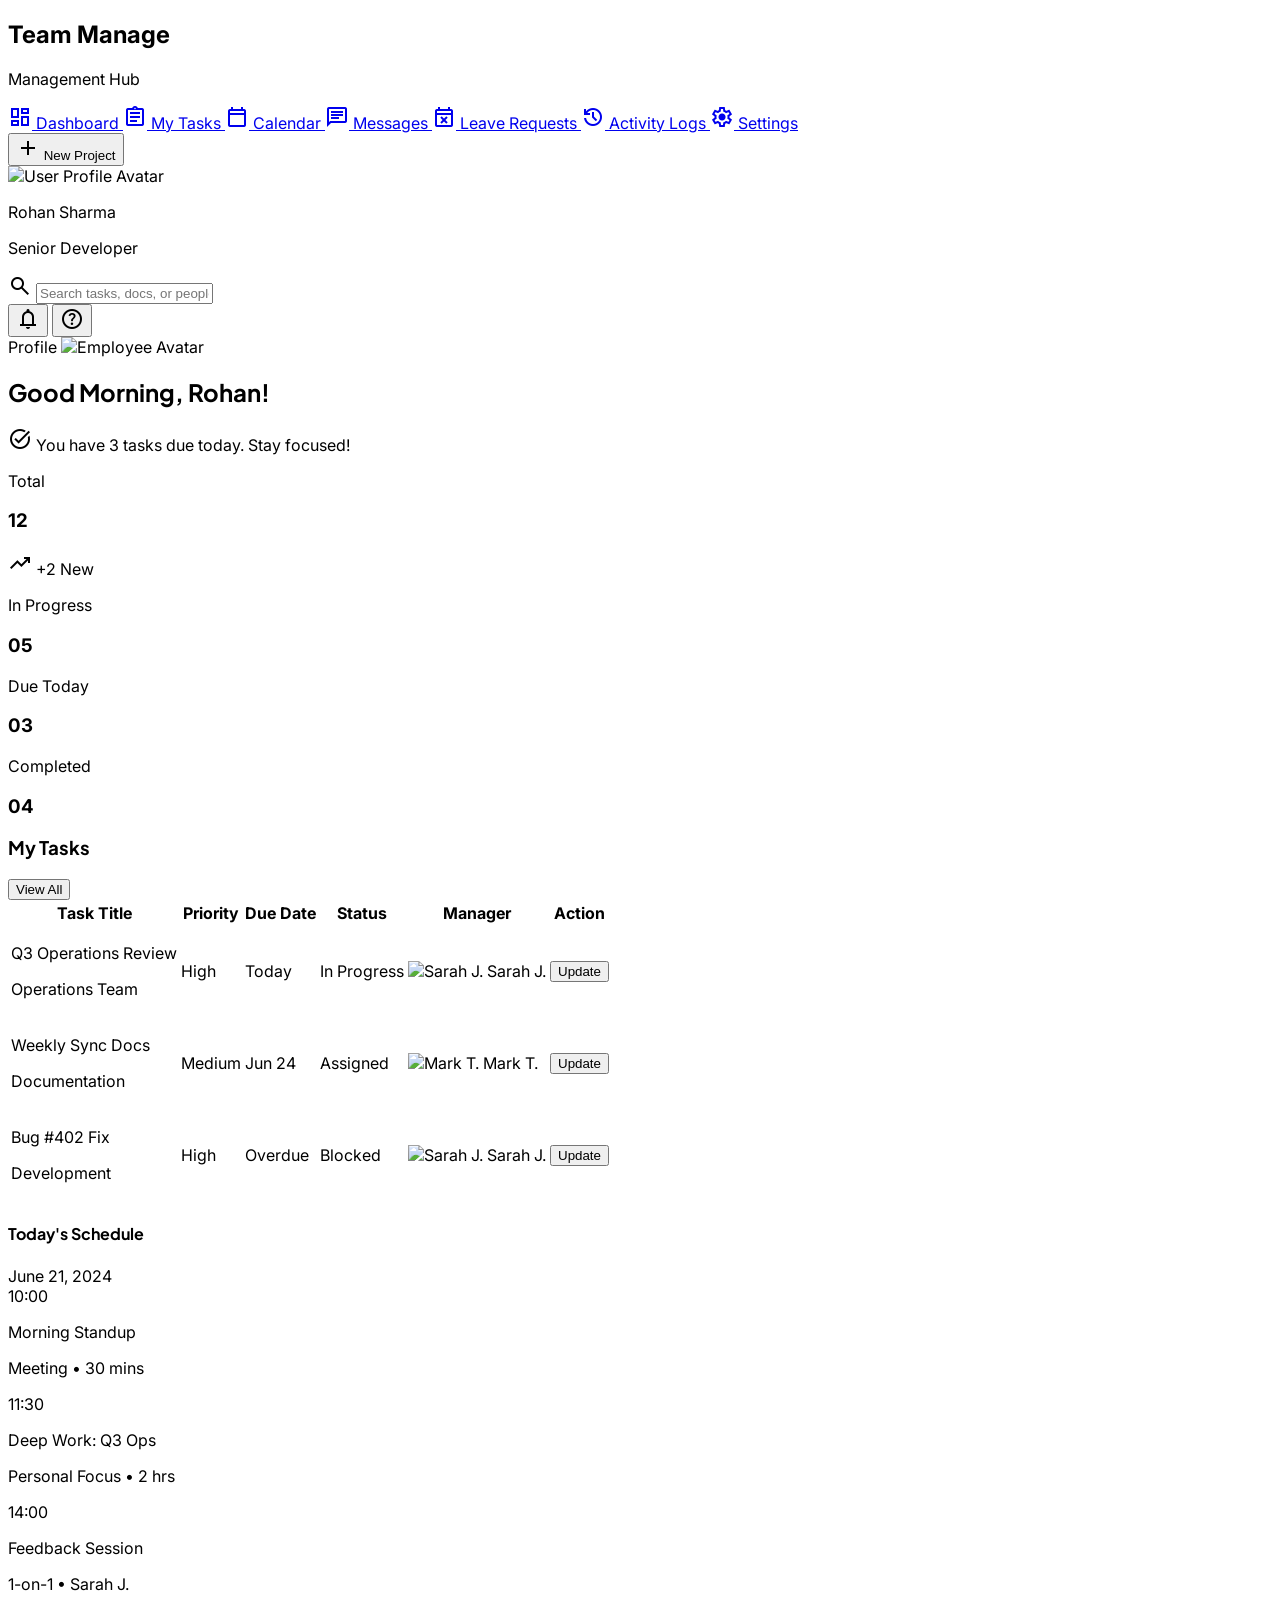
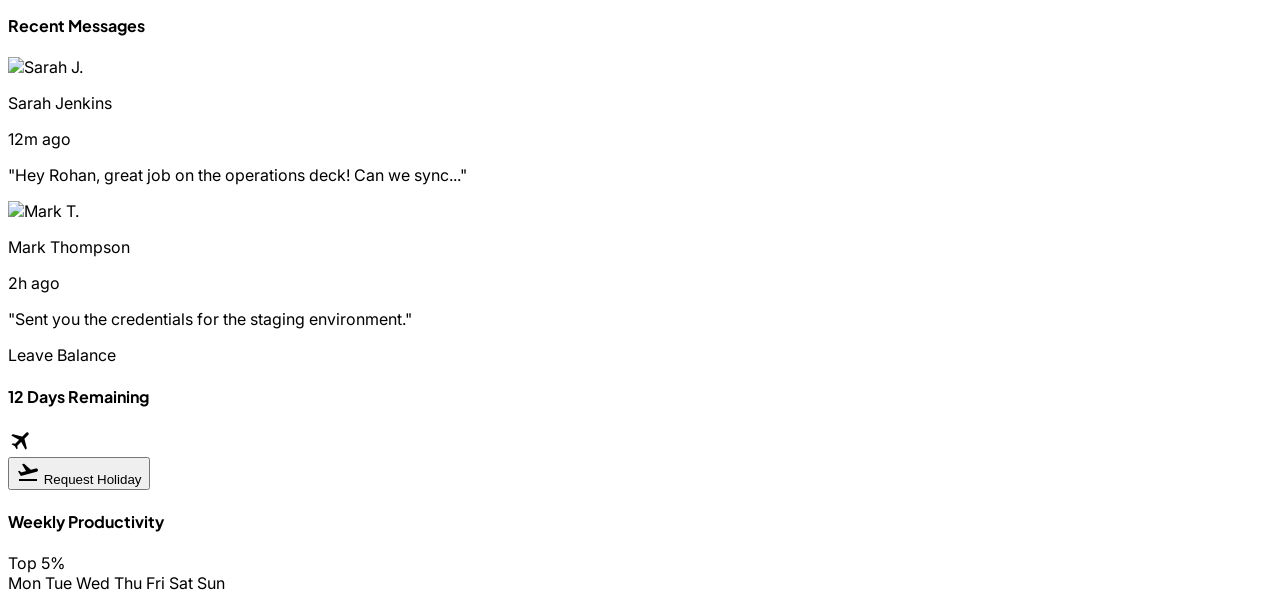
==== employee_dashboard.html @ 9e230390 "initial commit" ====
<!DOCTYPE html>

<html class="light" lang="en"><head>
<meta charset="utf-8"/>
<meta content="width=device-width, initial-scale=1.0" name="viewport"/>
<title>Team Manage - Employee Dashboard</title>
<!-- Fonts -->
<link href="https://fonts.googleapis.com" rel="preconnect"/>
<link crossorigin="" href="https://fonts.gstatic.com" rel="preconnect"/>
<link href="https://fonts.googleapis.com/css2?family=Plus+Jakarta+Sans:wght@400;500;600;700;800&amp;family=Inter:wght@300;400;500;600&amp;display=swap" rel="stylesheet"/>
<!-- Material Symbols -->
<link href="https://fonts.googleapis.com/css2?family=Material+Symbols+Outlined:wght,FILL@100..700,0..1&amp;display=swap" rel="stylesheet"/>
<link href="https://fonts.googleapis.com/css2?family=Material+Symbols+Outlined:wght,FILL@100..700,0..1&amp;display=swap" rel="stylesheet"/>
<!-- Tailwind CSS -->
<script src="https://cdn.tailwindcss.com?plugins=forms,container-queries"></script>
<script id="tailwind-config">
      tailwind.config = {
        darkMode: "class",
        theme: {
          extend: {
            colors: {
              "surface-container-low": "#f0f3ff",
              "inverse-surface": "#233148",
              "on-primary-fixed": "#001a41",
              "surface-tint": "#005bc0",
              "surface-variant": "#d6e3ff",
              "secondary-container": "#d2e0fe",
              "on-primary-container": "#fefcff",
              "on-secondary-container": "#55637d",
              "surface-container-lowest": "#ffffff",
              "on-primary": "#ffffff",
              "background": "#f9f9ff",
              "on-tertiary-fixed": "#002020",
              "primary-fixed-dim": "#adc7ff",
              "on-tertiary-container": "#f3fffe",
              "tertiary-fixed": "#5af8fb",
              "error-container": "#ffdad6",
              "inverse-primary": "#adc7ff",
              "surface-bright": "#f9f9ff",
              "surface-container-high": "#dfe8ff",
              "surface-dim": "#ccdaf8",
              "inverse-on-surface": "#ecf0ff",
              "on-secondary": "#ffffff",
              "tertiary-fixed-dim": "#2ddbde",
              "tertiary-container": "#008284",
              "on-surface": "#0d1c32",
              "tertiary": "#006768",
              "surface-container": "#e8eeff",
              "on-tertiary": "#ffffff",
              "on-background": "#0d1c32",
              "outline": "#717786",
              "primary": "#0059bb",
              "on-tertiary-fixed-variant": "#004f51",
              "on-primary-fixed-variant": "#004493",
              "surface-container-highest": "#d6e3ff",
              "on-secondary-fixed-variant": "#39475f",
              "on-error-container": "#93000a",
              "secondary": "#515f78",
              "primary-container": "#0070ea",
              "outline-variant": "#c1c6d7",
              "on-surface-variant": "#414754",
              "surface": "#f9f9ff",
              "secondary-fixed-dim": "#b9c7e4",
              "secondary-fixed": "#d6e3ff",
              "on-error": "#ffffff",
              "error": "#ba1a1a",
              "primary-fixed": "#d8e2ff",
              "on-secondary-fixed": "#0d1c32"
            },
            fontFamily: {
              "headline": ["Plus Jakarta Sans"],
              "body": ["Inter"],
              "label": ["Inter"]
            },
            borderRadius: {"DEFAULT": "1rem", "lg": "2rem", "xl": "3rem", "full": "9999px"},
          },
        },
      }
    </script>
<style>
        body { font-family: 'Inter', sans-serif; }
        .font-headline { font-family: 'Plus Jakarta Sans', sans-serif; }
        .material-symbols-outlined {
            font-variation-settings: 'FILL' 0, 'wght' 400, 'GRAD' 0, 'opsz' 24;
        }
    </style>
</head>
<body class="bg-background text-on-surface antialiased">
<!-- SideNavBar -->
<aside class="fixed left-0 top-0 h-full z-40 flex flex-col p-4 h-screen w-64 border-r-0 bg-slate-50 dark:bg-slate-950 font-['Plus_Jakarta_Sans'] antialiased">
<div class="mb-8 px-4 py-2">
<h1 class="text-xl font-bold tracking-tight text-slate-900 dark:text-slate-50">Team Manage</h1>
<p class="text-xs text-slate-500 font-medium uppercase tracking-widest mt-1">Management Hub</p>
</div>
<nav class="flex-1 space-y-1">
<a class="flex items-center gap-3 px-4 py-3 text-blue-600 dark:text-blue-400 font-semibold bg-blue-50/50 dark:bg-blue-900/20 rounded-xl hover:scale-[1.02] transition-all duration-200" href="#">
<span class="material-symbols-outlined">dashboard</span>
<span>Dashboard</span>
</a>
<a class="flex items-center gap-3 px-4 py-3 text-slate-500 dark:text-slate-400 hover:text-slate-900 dark:hover:text-slate-100 hover:scale-[1.02] transition-all duration-200" href="#">
<span class="material-symbols-outlined">assignment</span>
<span>My Tasks</span>
</a>
<a class="flex items-center gap-3 px-4 py-3 text-slate-500 dark:text-slate-400 hover:text-slate-900 dark:hover:text-slate-100 hover:scale-[1.02] transition-all duration-200" href="#">
<span class="material-symbols-outlined">calendar_today</span>
<span>Calendar</span>
</a>
<a class="flex items-center gap-3 px-4 py-3 text-slate-500 dark:text-slate-400 hover:text-slate-900 dark:hover:text-slate-100 hover:scale-[1.02] transition-all duration-200" href="#">
<span class="material-symbols-outlined">chat</span>
<span>Messages</span>
</a>
<a class="flex items-center gap-3 px-4 py-3 text-slate-500 dark:text-slate-400 hover:text-slate-900 dark:hover:text-slate-100 hover:scale-[1.02] transition-all duration-200" href="#">
<span class="material-symbols-outlined">event_busy</span>
<span>Leave Requests</span>
</a>
<a class="flex items-center gap-3 px-4 py-3 text-slate-500 dark:text-slate-400 hover:text-slate-900 dark:hover:text-slate-100 hover:scale-[1.02] transition-all duration-200" href="#">
<span class="material-symbols-outlined">history</span>
<span>Activity Logs</span>
</a>
<a class="flex items-center gap-3 px-4 py-3 text-slate-500 dark:text-slate-400 hover:text-slate-900 dark:hover:text-slate-100 hover:scale-[1.02] transition-all duration-200" href="#">
<span class="material-symbols-outlined">settings</span>
<span>Settings</span>
</a>
</nav>
<div class="mt-auto">
<button class="w-full bg-gradient-to-br from-primary to-primary-container text-white rounded-xl py-3 font-semibold flex items-center justify-center gap-2 shadow-lg shadow-primary/20 hover:scale-[1.02] active:scale-95 transition-all">
<span class="material-symbols-outlined text-sm">add</span>
                New Project
            </button>
<div class="mt-6 flex items-center gap-3 px-2 border-t border-slate-100 dark:border-slate-900 pt-6">
<img alt="User Profile Avatar" class="w-10 h-10 rounded-full object-cover" data-alt="Close up of a professional male employee smiling" src="https://lh3.googleusercontent.com/aida-public/[base64]"/>
<div class="flex-1 overflow-hidden">
<p class="text-sm font-bold text-slate-900 dark:text-white truncate">Rohan Sharma</p>
<p class="text-xs text-slate-500 truncate">Senior Developer</p>
</div>
</div>
</div>
</aside>
<!-- TopNavBar -->
<header class="sticky top-0 right-0 z-30 flex justify-between items-center px-8 h-16 w-[calc(100%-16rem)] ml-64 bg-white/70 dark:bg-slate-900/70 backdrop-blur-md shadow-[0_10px_30px_rgba(13,28,50,0.06)] font-['Plus_Jakarta_Sans'] text-sm">
<div class="flex items-center gap-4 bg-surface-container-low px-4 py-2 rounded-full w-96">
<span class="material-symbols-outlined text-slate-400">search</span>
<input class="bg-transparent border-none outline-none text-on-surface-variant w-full placeholder:text-slate-400 text-sm" placeholder="Search tasks, docs, or people..." type="text"/>
</div>
<div class="flex items-center gap-4">
<button class="hover:bg-slate-50 dark:hover:bg-slate-800 rounded-full p-2 transition-colors relative">
<span class="material-symbols-outlined text-slate-600 dark:text-slate-300">notifications</span>
<span class="absolute top-2 right-2 w-2 h-2 bg-error rounded-full border-2 border-white"></span>
</button>
<button class="hover:bg-slate-50 dark:hover:bg-slate-800 rounded-full p-2 transition-colors">
<span class="material-symbols-outlined text-slate-600 dark:text-slate-300">help_outline</span>
</button>
<div class="h-6 w-px bg-slate-200 dark:bg-slate-700 mx-2"></div>
<div class="flex items-center gap-2 cursor-pointer hover:bg-slate-50 dark:hover:bg-slate-800 py-1.5 px-3 rounded-full transition-colors">
<span class="font-medium text-slate-700 dark:text-slate-200">Profile</span>
<img alt="Employee Avatar" class="w-8 h-8 rounded-full border-2 border-white shadow-sm" data-alt="Professional avatar of the current user" src="https://lh3.googleusercontent.com/aida-public/[base64]"/>
</div>
</div>
</header>
<!-- Main Content -->
<main class="ml-64 p-8 min-h-screen">
<div class="max-w-[1400px] mx-auto space-y-8">
<!-- Welcome Header -->
<header class="flex flex-col gap-2">
<h2 class="text-4xl font-extrabold font-headline text-on-surface tracking-tight">Good Morning, Rohan!</h2>
<div class="flex items-center gap-2 text-on-surface-variant">
<span class="material-symbols-outlined text-primary" style="font-variation-settings: 'FILL' 1;">task_alt</span>
<span class="text-lg font-medium">You have <span class="text-primary font-bold">3 tasks</span> due today. Stay focused!</span>
</div>
</header>
<!-- Main Layout Grid -->
<div class="grid grid-cols-12 gap-8 items-start">
<!-- Center Column (Main Content) -->
<div class="col-span-12 lg:col-span-8 space-y-8">
<!-- Task Summary Bento Grid -->
<div class="grid grid-cols-2 md:grid-cols-4 gap-4">
<div class="bg-surface-container-lowest p-6 rounded-lg shadow-sm border-b-4 border-primary/20 group hover:shadow-md transition-shadow">
<p class="text-label-sm font-bold text-slate-400 uppercase tracking-widest mb-2">Total</p>
<h3 class="text-3xl font-extrabold text-on-surface">12</h3>
<div class="mt-4 flex items-center text-xs text-primary font-bold bg-primary/5 px-2 py-1 rounded-full w-fit">
<span class="material-symbols-outlined text-xs mr-1">trending_up</span>
                                +2 New
                            </div>
</div>
<div class="bg-surface-container-lowest p-6 rounded-lg shadow-sm border-b-4 border-secondary/20 hover:shadow-md transition-shadow">
<p class="text-label-sm font-bold text-slate-400 uppercase tracking-widest mb-2">In Progress</p>
<h3 class="text-3xl font-extrabold text-on-surface">05</h3>
</div>
<div class="bg-surface-container-lowest p-6 rounded-lg shadow-sm border-b-4 border-error/20 hover:shadow-md transition-shadow">
<p class="text-label-sm font-bold text-slate-400 uppercase tracking-widest mb-2">Due Today</p>
<h3 class="text-3xl font-extrabold text-error">03</h3>
</div>
<div class="bg-surface-container-lowest p-6 rounded-lg shadow-sm border-b-4 border-tertiary/20 hover:shadow-md transition-shadow">
<p class="text-label-sm font-bold text-slate-400 uppercase tracking-widest mb-2">Completed</p>
<h3 class="text-3xl font-extrabold text-on-surface">04</h3>
</div>
</div>
<!-- My Tasks List Section -->
<div class="bg-surface-container-lowest rounded-lg shadow-sm overflow-hidden">
<div class="px-8 py-6 flex justify-between items-center bg-white">
<h3 class="text-xl font-extrabold font-headline">My Tasks</h3>
<button class="text-primary font-bold text-sm hover:underline">View All</button>
</div>
<div class="overflow-x-auto">
<table class="w-full text-left">
<thead class="bg-surface-container-low text-on-surface-variant uppercase text-xs font-bold tracking-widest">
<tr>
<th class="px-8 py-4">Task Title</th>
<th class="px-6 py-4">Priority</th>
<th class="px-6 py-4">Due Date</th>
<th class="px-6 py-4">Status</th>
<th class="px-6 py-4">Manager</th>
<th class="px-8 py-4 text-right">Action</th>
</tr>
</thead>
<tbody class="divide-y divide-surface-container-low">
<!-- Row 1 -->
<tr class="hover:bg-slate-50 transition-colors group">
<td class="px-8 py-5">
<p class="font-bold text-on-surface group-hover:text-primary transition-colors">Q3 Operations Review</p>
<p class="text-xs text-slate-400">Operations Team</p>
</td>
<td class="px-6 py-5">
<span class="px-3 py-1 bg-error-container text-on-error-container text-[10px] font-extrabold rounded-full uppercase tracking-tighter">High</span>
</td>
<td class="px-6 py-5 text-sm font-medium text-on-surface-variant">Today</td>
<td class="px-6 py-5">
<div class="flex items-center gap-1.5 text-xs font-bold text-primary">
<span class="w-2 h-2 bg-primary rounded-full animate-pulse"></span>
                                                In Progress
                                            </div>
</td>
<td class="px-6 py-5">
<div class="flex items-center gap-2">
<img alt="Sarah J." class="w-7 h-7 rounded-full object-cover" data-alt="Professional female portrait of Sarah J." src="https://lh3.googleusercontent.com/aida-public/[base64]"/>
<span class="text-xs font-semibold">Sarah J.</span>
</div>
</td>
<td class="px-8 py-5 text-right">
<button class="bg-surface-container-low text-primary font-bold text-xs py-2 px-4 rounded-full hover:bg-primary hover:text-white transition-all">Update</button>
</td>
</tr>
<!-- Row 2 -->
<tr class="hover:bg-slate-50 transition-colors group">
<td class="px-8 py-5">
<p class="font-bold text-on-surface group-hover:text-primary transition-colors">Weekly Sync Docs</p>
<p class="text-xs text-slate-400">Documentation</p>
</td>
<td class="px-6 py-5">
<span class="px-3 py-1 bg-surface-container-high text-on-secondary-container text-[10px] font-extrabold rounded-full uppercase tracking-tighter">Medium</span>
</td>
<td class="px-6 py-5 text-sm font-medium text-on-surface-variant">Jun 24</td>
<td class="px-6 py-5">
<div class="flex items-center gap-1.5 text-xs font-bold text-slate-500">
<span class="w-2 h-2 bg-slate-400 rounded-full"></span>
                                                Assigned
                                            </div>
</td>
<td class="px-6 py-5">
<div class="flex items-center gap-2">
<img alt="Mark T." class="w-7 h-7 rounded-full object-cover" data-alt="Male professional headshot of Mark T." src="https://lh3.googleusercontent.com/aida-public/[base64]"/>
<span class="text-xs font-semibold">Mark T.</span>
</div>
</td>
<td class="px-8 py-5 text-right">
<button class="bg-surface-container-low text-primary font-bold text-xs py-2 px-4 rounded-full hover:bg-primary hover:text-white transition-all">Update</button>
</td>
</tr>
<!-- Row 3 -->
<tr class="hover:bg-slate-50 transition-colors group">
<td class="px-8 py-5">
<p class="font-bold text-on-surface group-hover:text-primary transition-colors">Bug #402 Fix</p>
<p class="text-xs text-slate-400">Development</p>
</td>
<td class="px-6 py-5">
<span class="px-3 py-1 bg-error-container text-on-error-container text-[10px] font-extrabold rounded-full uppercase tracking-tighter">High</span>
</td>
<td class="px-6 py-5 text-sm font-medium text-on-surface-variant text-error font-bold">Overdue</td>
<td class="px-6 py-5">
<div class="flex items-center gap-1.5 text-xs font-bold text-error">
<span class="w-2 h-2 bg-error rounded-full"></span>
                                                Blocked
                                            </div>
</td>
<td class="px-6 py-5">
<div class="flex items-center gap-2">
<img alt="Sarah J." class="w-7 h-7 rounded-full object-cover" data-alt="Portrait of Sarah J. manager" src="https://lh3.googleusercontent.com/aida-public/[base64]"/>
<span class="text-xs font-semibold">Sarah J.</span>
</div>
</td>
<td class="px-8 py-5 text-right">
<button class="bg-surface-container-low text-primary font-bold text-xs py-2 px-4 rounded-full hover:bg-primary hover:text-white transition-all">Update</button>
</td>
</tr>
</tbody>
</table>
</div>
</div>
</div>
<!-- Right Column (Sidebar Widgets) -->
<div class="col-span-12 lg:col-span-4 space-y-8">
<!-- Today's Schedule -->
<section class="bg-surface-container-lowest p-6 rounded-lg shadow-sm">
<div class="flex justify-between items-center mb-6">
<h4 class="font-extrabold font-headline">Today's Schedule</h4>
<span class="text-xs font-bold text-slate-400">June 21, 2024</span>
</div>
<div class="space-y-4">
<div class="flex gap-4 group">
<div class="flex flex-col items-center shrink-0 w-10">
<span class="text-xs font-extrabold text-on-surface">10:00</span>
<div class="w-px h-full bg-surface-container mt-1"></div>
</div>
<div class="bg-primary/5 border-l-4 border-primary p-4 rounded-lg flex-1 group-hover:bg-primary/10 transition-colors">
<p class="text-sm font-bold text-on-primary-fixed-variant">Morning Standup</p>
<p class="text-[10px] uppercase font-bold text-primary mt-1">Meeting • 30 mins</p>
</div>
</div>
<div class="flex gap-4 group">
<div class="flex flex-col items-center shrink-0 w-10">
<span class="text-xs font-extrabold text-on-surface">11:30</span>
<div class="w-px h-full bg-surface-container mt-1"></div>
</div>
<div class="bg-surface-container-low border-l-4 border-slate-300 p-4 rounded-lg flex-1">
<p class="text-sm font-bold text-on-surface">Deep Work: Q3 Ops</p>
<p class="text-[10px] uppercase font-bold text-slate-500 mt-1">Personal Focus • 2 hrs</p>
</div>
</div>
<div class="flex gap-4 group">
<div class="flex flex-col items-center shrink-0 w-10">
<span class="text-xs font-extrabold text-on-surface">14:00</span>
</div>
<div class="bg-tertiary/5 border-l-4 border-tertiary p-4 rounded-lg flex-1">
<p class="text-sm font-bold text-on-tertiary-fixed-variant">Feedback Session</p>
<p class="text-[10px] uppercase font-bold text-tertiary mt-1">1-on-1 • Sarah J.</p>
</div>
</div>
</div>
</section>
<!-- Performance Widget & Messages Glassmorphism Container -->
<div class="space-y-8">
<!-- Recent Messages -->
<section class="bg-surface-container-lowest p-6 rounded-lg shadow-sm">
<h4 class="font-extrabold font-headline mb-4">Recent Messages</h4>
<div class="space-y-4">
<div class="flex items-start gap-3 p-3 rounded-xl hover:bg-slate-50 transition-all cursor-pointer relative">
<img alt="Sarah J." class="w-10 h-10 rounded-full object-cover" data-alt="Manager Sarah J. avatar" src="https://lh3.googleusercontent.com/aida-public/[base64]"/>
<div class="flex-1 min-w-0">
<div class="flex justify-between items-center mb-0.5">
<p class="text-sm font-bold truncate">Sarah Jenkins</p>
<span class="text-[10px] text-slate-400">12m ago</span>
</div>
<p class="text-xs text-on-surface-variant truncate">"Hey Rohan, great job on the operations deck! Can we sync..."</p>
</div>
<span class="absolute top-3 right-3 w-2 h-2 bg-primary rounded-full"></span>
</div>
<div class="flex items-start gap-3 p-3 rounded-xl hover:bg-slate-50 transition-all cursor-pointer">
<img alt="Mark T." class="w-10 h-10 rounded-full object-cover" data-alt="Colleague Mark T. avatar" src="https://lh3.googleusercontent.com/aida-public/[base64]"/>
<div class="flex-1 min-w-0">
<div class="flex justify-between items-center mb-0.5">
<p class="text-sm font-bold truncate">Mark Thompson</p>
<span class="text-[10px] text-slate-400">2h ago</span>
</div>
<p class="text-xs text-on-surface-variant truncate">"Sent you the credentials for the staging environment."</p>
</div>
</div>
</div>
</section>
<!-- Leave Request Status -->
<section class="bg-gradient-to-br from-primary to-primary-container p-6 rounded-lg shadow-xl shadow-primary/20 text-white">
<div class="flex justify-between items-start mb-6">
<div>
<p class="text-[10px] uppercase font-bold tracking-widest opacity-80">Leave Balance</p>
<h4 class="text-2xl font-extrabold font-headline">12 Days Remaining</h4>
</div>
<span class="material-symbols-outlined opacity-40 text-3xl">travel</span>
</div>
<div class="w-full bg-white/20 h-2 rounded-full overflow-hidden mb-6">
<div class="bg-white w-[60%] h-full rounded-full"></div>
</div>
<button class="w-full bg-white text-primary font-bold py-3 rounded-xl hover:bg-opacity-90 transition-all flex items-center justify-center gap-2">
<span class="material-symbols-outlined text-sm">flight_takeoff</span>
                                Request Holiday
                            </button>
</section>
<!-- Performance Widget -->
<section class="bg-surface-container-lowest p-6 rounded-lg shadow-sm">
<div class="flex justify-between items-center mb-6">
<h4 class="font-extrabold font-headline">Weekly Productivity</h4>
<span class="text-[10px] font-bold text-tertiary bg-tertiary/10 px-2 py-1 rounded-full uppercase">Top 5%</span>
</div>
<!-- Mock Mini Line Chart -->
<div class="h-24 flex items-end justify-between gap-2 px-1">
<div class="w-full bg-tertiary/10 h-[40%] rounded-t-sm"></div>
<div class="w-full bg-tertiary/10 h-[60%] rounded-t-sm"></div>
<div class="w-full bg-tertiary/10 h-[45%] rounded-t-sm"></div>
<div class="w-full bg-tertiary/10 h-[85%] rounded-t-sm"></div>
<div class="w-full bg-tertiary/40 h-[70%] rounded-t-sm"></div>
<div class="w-full bg-tertiary/40 h-[90%] rounded-t-sm"></div>
<div class="w-full bg-gradient-to-t from-tertiary to-tertiary-fixed h-[100%] rounded-t-sm"></div>
</div>
<div class="flex justify-between mt-4 text-[10px] font-bold text-slate-400 uppercase tracking-tighter">
<span>Mon</span>
<span>Tue</span>
<span>Wed</span>
<span>Thu</span>
<span>Fri</span>
<span>Sat</span>
<span class="text-on-surface">Sun</span>
</div>
</section>
</div>
</div>
</div>
</div>
</main>
</body></html>
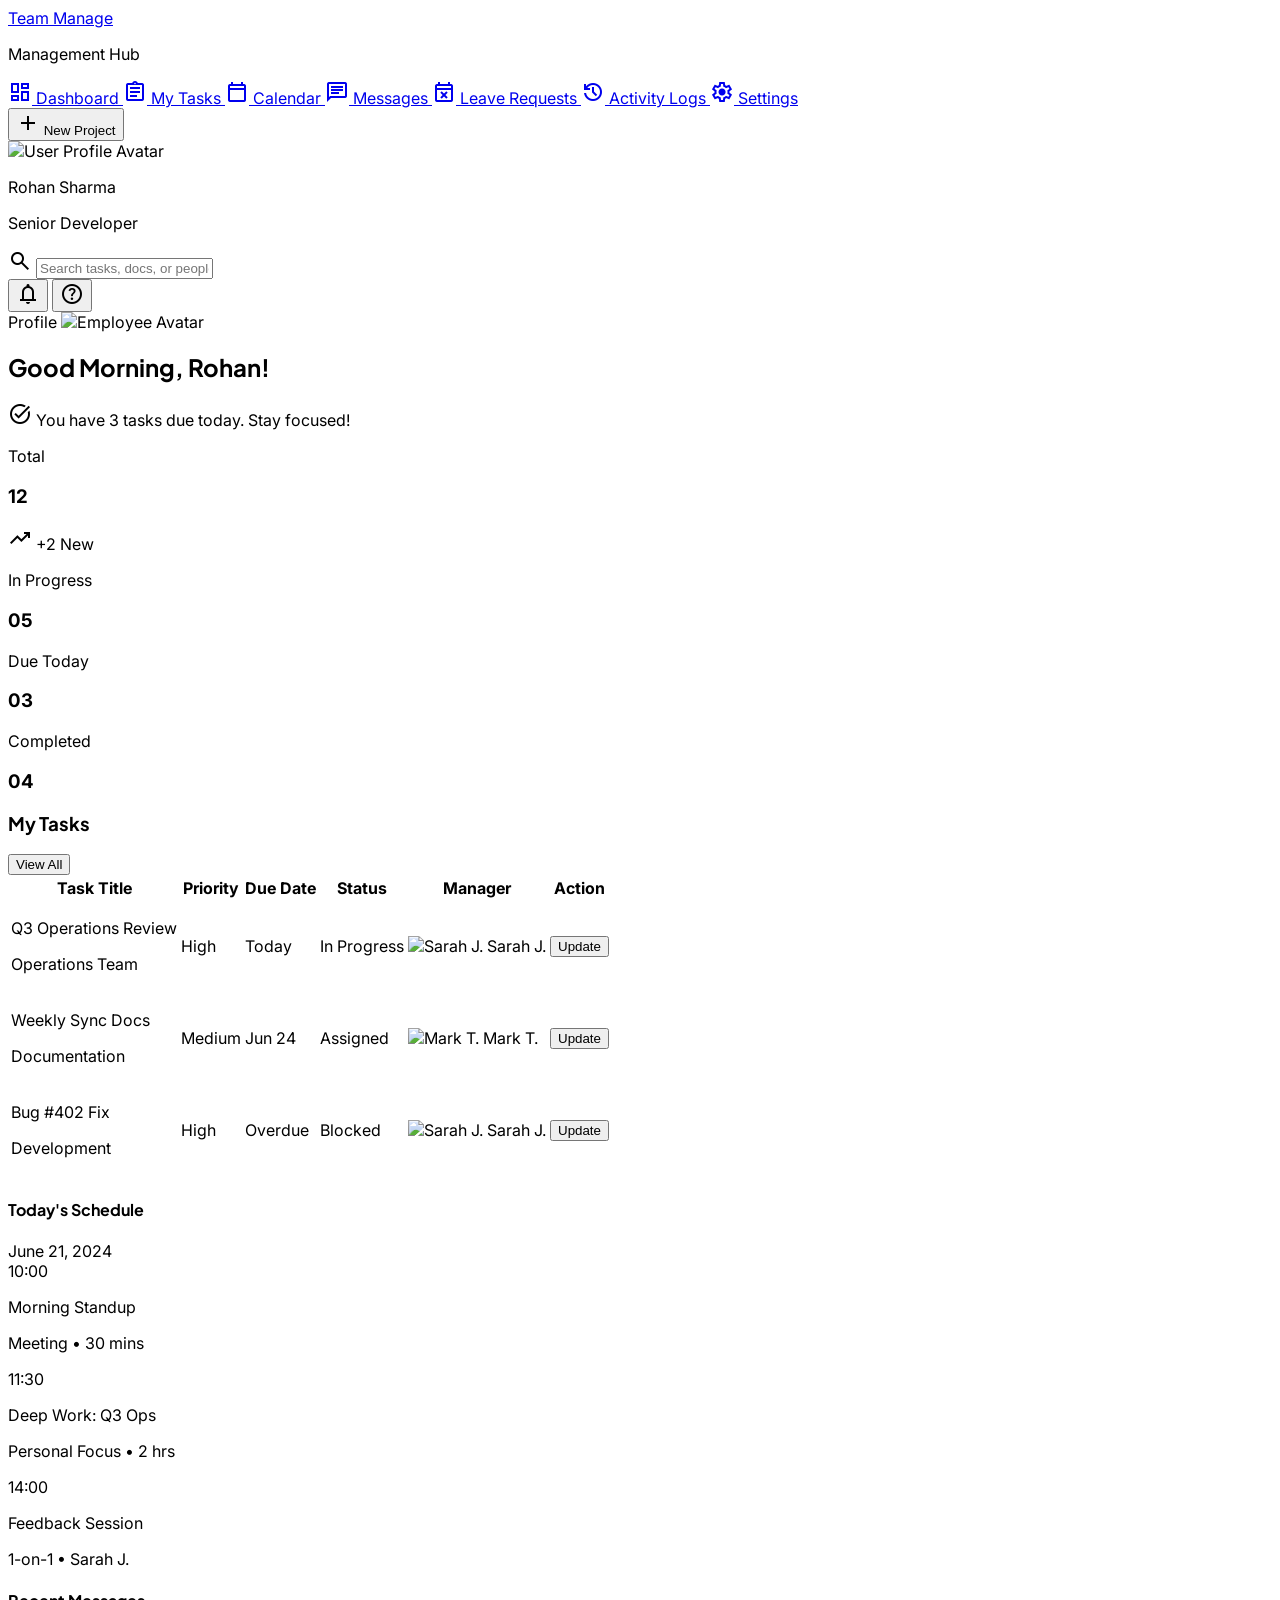
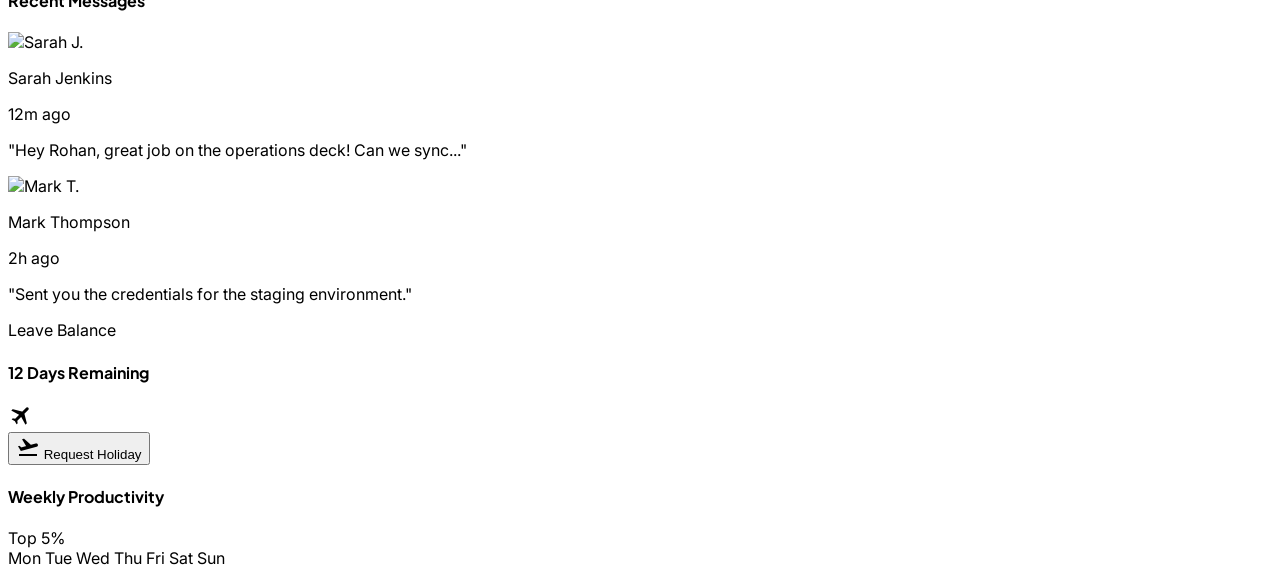
==== commit 58b0e64b: "connected the pagees" ====
--- a/employee_dashboard.html
+++ b/employee_dashboard.html
@@ -89,7 +89,7 @@
 <!-- SideNavBar -->
 <aside class="fixed left-0 top-0 h-full z-40 flex flex-col p-4 h-screen w-64 border-r-0 bg-slate-50 dark:bg-slate-950 font-['Plus_Jakarta_Sans'] antialiased">
 <div class="mb-8 px-4 py-2">
-<h1 class="text-xl font-bold tracking-tight text-slate-900 dark:text-slate-50">Team Manage</h1>
+<a class="text-xl font-bold tracking-tight text-slate-900 dark:text-slate-50" href="index.html">Team Manage</a>
 <p class="text-xs text-slate-500 font-medium uppercase tracking-widest mt-1">Management Hub</p>
 </div>
 <nav class="flex-1 space-y-1">
@@ -414,4 +414,4 @@
 </div>
 </div>
 </main>
-</body></html>+</body></html>
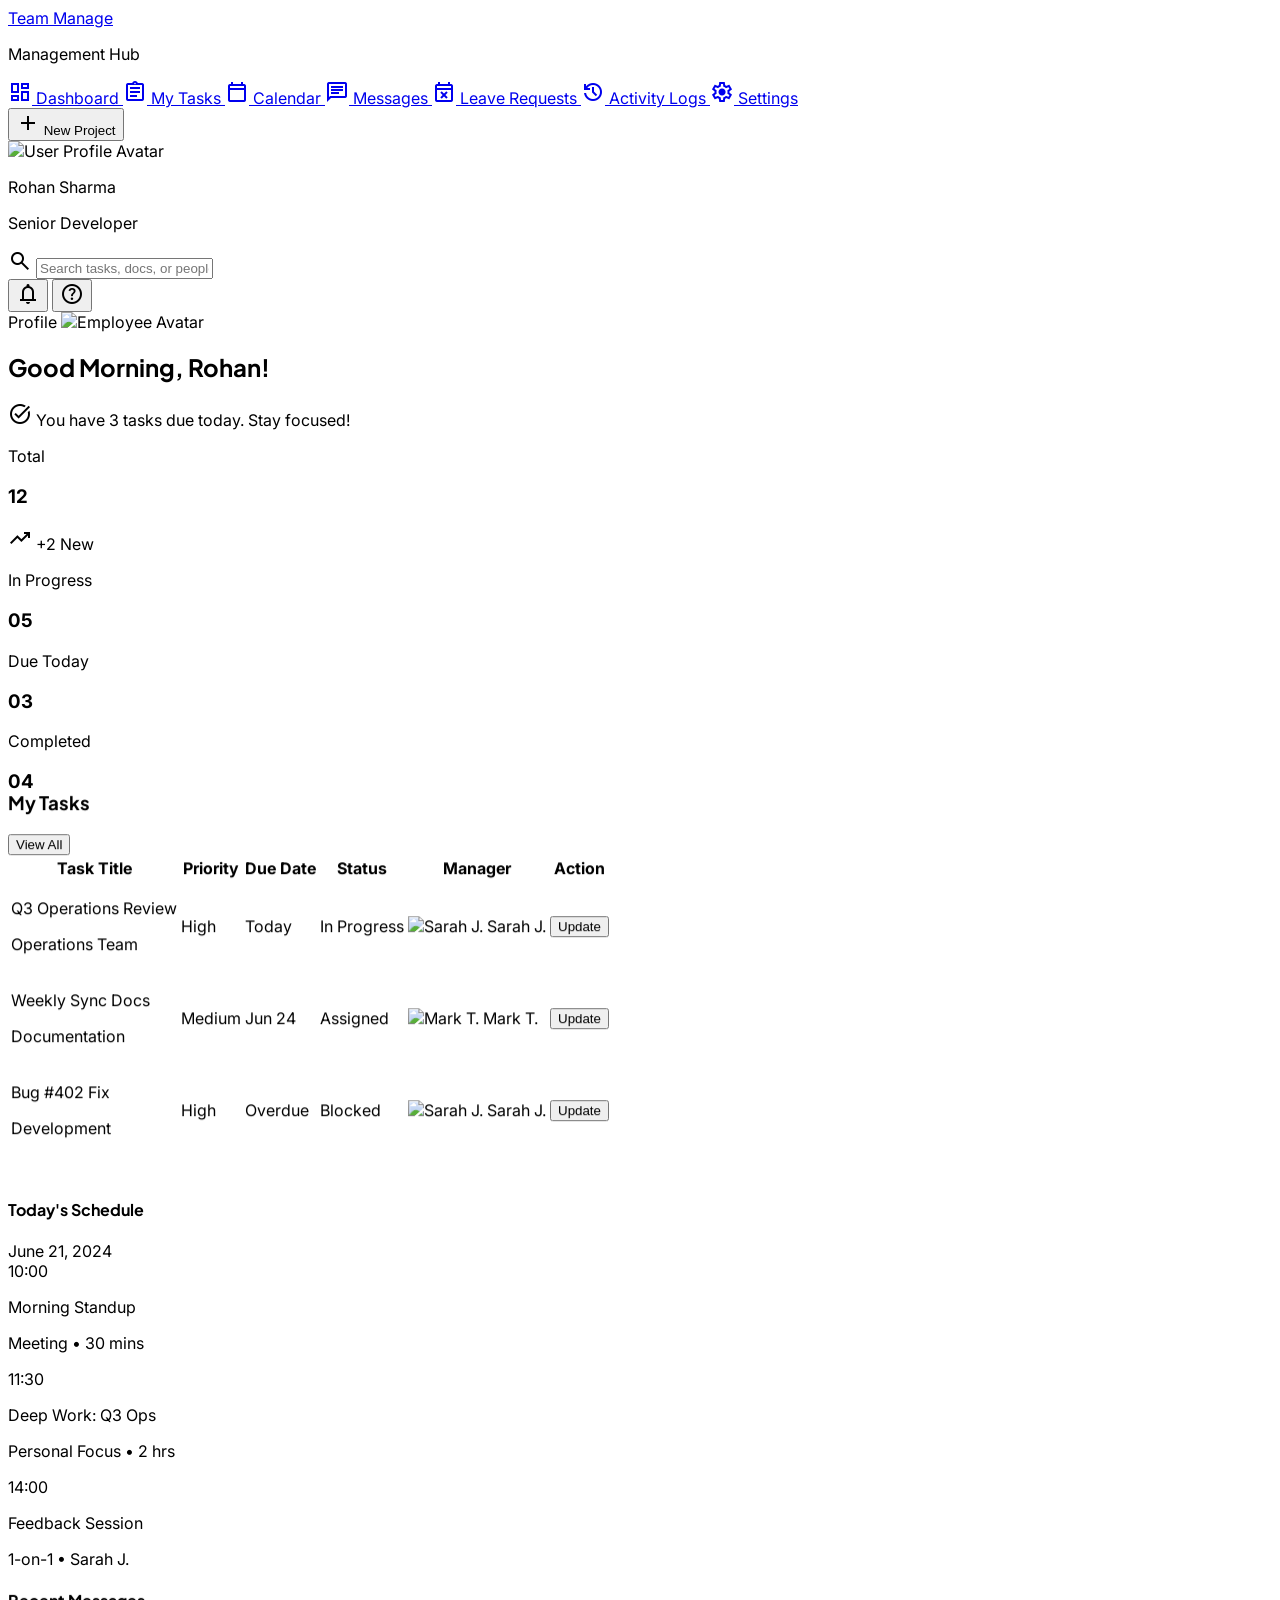
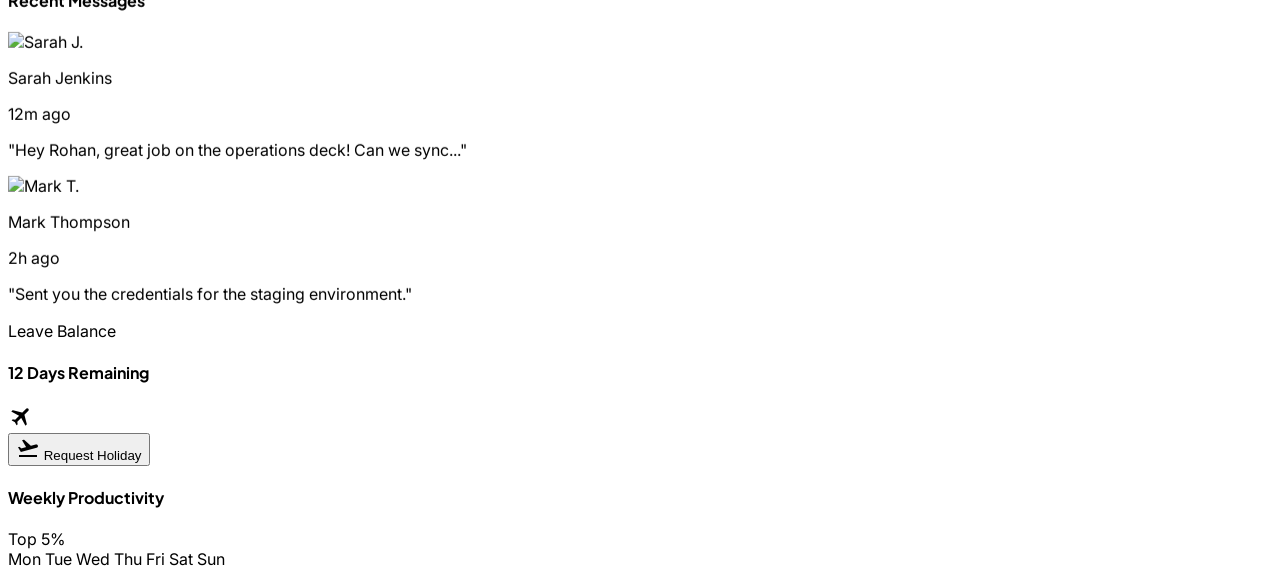
==== commit 62b601ab: "added animations and hover" ====
--- a/employee_dashboard.html
+++ b/employee_dashboard.html
@@ -84,6 +84,7 @@
             font-variation-settings: 'FILL' 0, 'wght' 400, 'GRAD' 0, 'opsz' 24;
         }
     </style>
+<link href="site-motion.css" rel="stylesheet"/>
 </head>
 <body class="bg-background text-on-surface antialiased">
 <!-- SideNavBar -->
@@ -414,4 +415,5 @@
 </div>
 </div>
 </main>
+<script src="site-motion.js"></script>
 </body></html>
--- a/site-motion.css
+++ b/site-motion.css
@@ -0,0 +1,312 @@
+:root {
+  --motion-ease: cubic-bezier(0.22, 1, 0.36, 1);
+  --motion-emphasis: cubic-bezier(0.16, 1, 0.3, 1);
+  --reveal-distance: 26px;
+  --hover-shadow: 0 26px 60px rgba(0, 89, 187, 0.16);
+  --hover-border: rgba(0, 89, 187, 0.22);
+}
+
+.motion-transform {
+  --reveal-x: 0px;
+  --reveal-y: 0px;
+  --parallax-x: 0px;
+  --parallax-y: 0px;
+  --hover-x: 0px;
+  --hover-y: 0px;
+  --motion-scale-x: 1;
+  --motion-scale-y: 1;
+  transform:
+    translate3d(
+      calc(var(--tw-translate-x, 0px) + var(--reveal-x) + var(--parallax-x) + var(--hover-x)),
+      calc(var(--tw-translate-y, 0px) + var(--reveal-y) + var(--parallax-y) + var(--hover-y)),
+      0
+    )
+    rotate(var(--tw-rotate, 0deg))
+    skewX(var(--tw-skew-x, 0deg))
+    skewY(var(--tw-skew-y, 0deg))
+    scaleX(calc(var(--tw-scale-x, 1) * var(--motion-scale-x)))
+    scaleY(calc(var(--tw-scale-y, 1) * var(--motion-scale-y)));
+  transform-origin: center;
+}
+
+.scroll-progress {
+  position: fixed;
+  inset: 0 0 auto 0;
+  height: 3px;
+  transform-origin: left center;
+  transform: scaleX(var(--scroll-progress, 0));
+  background: linear-gradient(
+    90deg,
+    rgba(0, 89, 187, 0.96),
+    rgba(0, 112, 234, 0.92),
+    rgba(45, 219, 222, 0.85)
+  );
+  box-shadow: 0 0 24px rgba(0, 89, 187, 0.28);
+  z-index: 80;
+  pointer-events: none;
+}
+
+.motion-shell {
+  animation: motion-shell-enter 720ms var(--motion-emphasis) both;
+}
+
+.motion-shell-side {
+  animation-name: motion-shell-enter-side;
+}
+
+@keyframes motion-shell-enter {
+  from {
+    opacity: 0;
+    transform: translate3d(0, -16px, 0);
+  }
+
+  to {
+    opacity: 1;
+    transform: translate3d(0, 0, 0);
+  }
+}
+
+@keyframes motion-shell-enter-side {
+  from {
+    opacity: 0;
+    transform: translate3d(-18px, 0, 0);
+  }
+
+  to {
+    opacity: 1;
+    transform: translate3d(0, 0, 0);
+  }
+}
+
+html.motion-ready [data-reveal] {
+  opacity: 0;
+  filter: blur(8px);
+  transition:
+    opacity 220ms var(--motion-ease) var(--reveal-delay, 0ms),
+    filter 260ms var(--motion-ease) var(--reveal-delay, 0ms),
+    transform 340ms var(--motion-emphasis) var(--reveal-delay, 0ms),
+    box-shadow 320ms var(--motion-ease),
+    border-color 320ms var(--motion-ease),
+    background-color 240ms ease,
+    color 220ms ease;
+  will-change: opacity, transform, filter;
+}
+
+html.motion-ready [data-reveal="up"] {
+  --reveal-y: var(--reveal-distance);
+  --motion-scale-x: 0.985;
+  --motion-scale-y: 0.985;
+}
+
+html.motion-ready [data-reveal="left"] {
+  --reveal-x: calc(var(--reveal-distance) * -0.8);
+  --motion-scale-x: 0.985;
+  --motion-scale-y: 0.985;
+}
+
+html.motion-ready [data-reveal="right"] {
+  --reveal-x: calc(var(--reveal-distance) * 0.8);
+  --motion-scale-x: 0.985;
+  --motion-scale-y: 0.985;
+}
+
+html.motion-ready [data-reveal="scale"] {
+  --reveal-y: 10px;
+  --motion-scale-x: 0.975;
+  --motion-scale-y: 0.975;
+}
+
+html.motion-ready [data-reveal].is-visible {
+  opacity: 1;
+  filter: blur(0);
+  --reveal-x: 0px;
+  --reveal-y: 0px;
+  --motion-scale-x: 1;
+  --motion-scale-y: 1;
+}
+
+.motion-card,
+.motion-button,
+.motion-row,
+.motion-nav-link,
+.motion-media,
+.motion-visual {
+  transition:
+    transform 320ms var(--motion-ease),
+    box-shadow 360ms var(--motion-ease),
+    border-color 320ms var(--motion-ease),
+    background-color 240ms ease,
+    color 220ms ease,
+    filter 280ms ease;
+}
+
+.motion-card {
+  position: relative;
+  isolation: isolate;
+}
+
+.motion-card::after {
+  content: "";
+  position: absolute;
+  inset: 0;
+  border-radius: inherit;
+  border: 1px solid transparent;
+  background: linear-gradient(
+      135deg,
+      rgba(0, 89, 187, 0.18),
+      transparent 45%,
+      rgba(45, 219, 222, 0.16)
+    )
+    border-box;
+  -webkit-mask:
+    linear-gradient(#fff 0 0) padding-box,
+    linear-gradient(#fff 0 0);
+  -webkit-mask-composite: xor;
+  mask-composite: exclude;
+  opacity: 0;
+  transition: opacity 320ms ease;
+  pointer-events: none;
+}
+
+.motion-card:hover,
+.motion-card:focus-within {
+  --hover-y: -10px;
+  box-shadow: var(--hover-shadow);
+  border-color: var(--hover-border);
+  filter: saturate(1.02);
+}
+
+.motion-card:hover::after,
+.motion-card:focus-within::after {
+  opacity: 1;
+}
+
+.motion-button {
+  position: relative;
+  isolation: isolate;
+  overflow: hidden;
+}
+
+.motion-button::after {
+  content: "";
+  position: absolute;
+  inset: -2px;
+  border-radius: inherit;
+  background: linear-gradient(
+    120deg,
+    transparent 35%,
+    rgba(255, 255, 255, 0.34) 50%,
+    transparent 65%
+  );
+  transform: translateX(-130%);
+  transition: transform 760ms var(--motion-ease);
+  pointer-events: none;
+  mix-blend-mode: screen;
+}
+
+.motion-button:hover,
+.motion-button:focus-visible {
+  --hover-y: -3px;
+  box-shadow: 0 18px 34px rgba(0, 89, 187, 0.18);
+  filter: saturate(1.03);
+}
+
+.motion-button:hover::after,
+.motion-button:focus-visible::after {
+  transform: translateX(130%);
+}
+
+.motion-nav-link {
+  position: relative;
+}
+
+.motion-nav-link::after {
+  content: "";
+  position: absolute;
+  left: 0.75rem;
+  right: 0.75rem;
+  bottom: 0.45rem;
+  height: 2px;
+  border-radius: 999px;
+  background: linear-gradient(90deg, #0059bb, #2ddbde);
+  opacity: 0;
+  transform: scaleX(0.3);
+  transform-origin: left center;
+  transition: opacity 240ms ease, transform 320ms var(--motion-ease);
+  pointer-events: none;
+}
+
+a.motion-nav-link:not([class*="px-"])::after {
+  left: 0;
+  right: 0;
+  bottom: -0.35rem;
+}
+
+.motion-nav-link:hover,
+.motion-nav-link:focus-visible {
+  --hover-y: -2px;
+}
+
+.motion-nav-link:hover::after,
+.motion-nav-link:focus-visible::after,
+.motion-nav-link.is-current::after {
+  opacity: 1;
+  transform: scaleX(1);
+}
+
+.motion-row:hover,
+.motion-row:focus-within {
+  --hover-x: 6px;
+  background-color: rgba(0, 89, 187, 0.04);
+  box-shadow: inset 3px 0 0 rgba(0, 89, 187, 0.42);
+}
+
+.motion-media:hover,
+.motion-media:focus-within {
+  box-shadow: 0 32px 60px rgba(13, 28, 50, 0.18);
+  filter: saturate(1.02);
+}
+
+.motion-visual {
+  transform-origin: center;
+}
+
+.motion-media:hover .motion-visual,
+.motion-visual:hover {
+  transform: scale(1.045);
+  filter: saturate(1.04);
+}
+
+@media (prefers-reduced-motion: reduce) {
+  html {
+    scroll-behavior: auto;
+  }
+
+  .scroll-progress {
+    display: none;
+  }
+
+  .motion-shell,
+  .motion-card,
+  .motion-button,
+  .motion-row,
+  .motion-nav-link,
+  .motion-media,
+  .motion-visual {
+    animation: none !important;
+    transition-duration: 1ms !important;
+  }
+
+  html.motion-ready [data-reveal] {
+    opacity: 1 !important;
+    filter: none !important;
+    --reveal-x: 0px !important;
+    --reveal-y: 0px !important;
+    --parallax-x: 0px !important;
+    --parallax-y: 0px !important;
+    --hover-x: 0px !important;
+    --hover-y: 0px !important;
+    --motion-scale-x: 1 !important;
+    --motion-scale-y: 1 !important;
+  }
+}
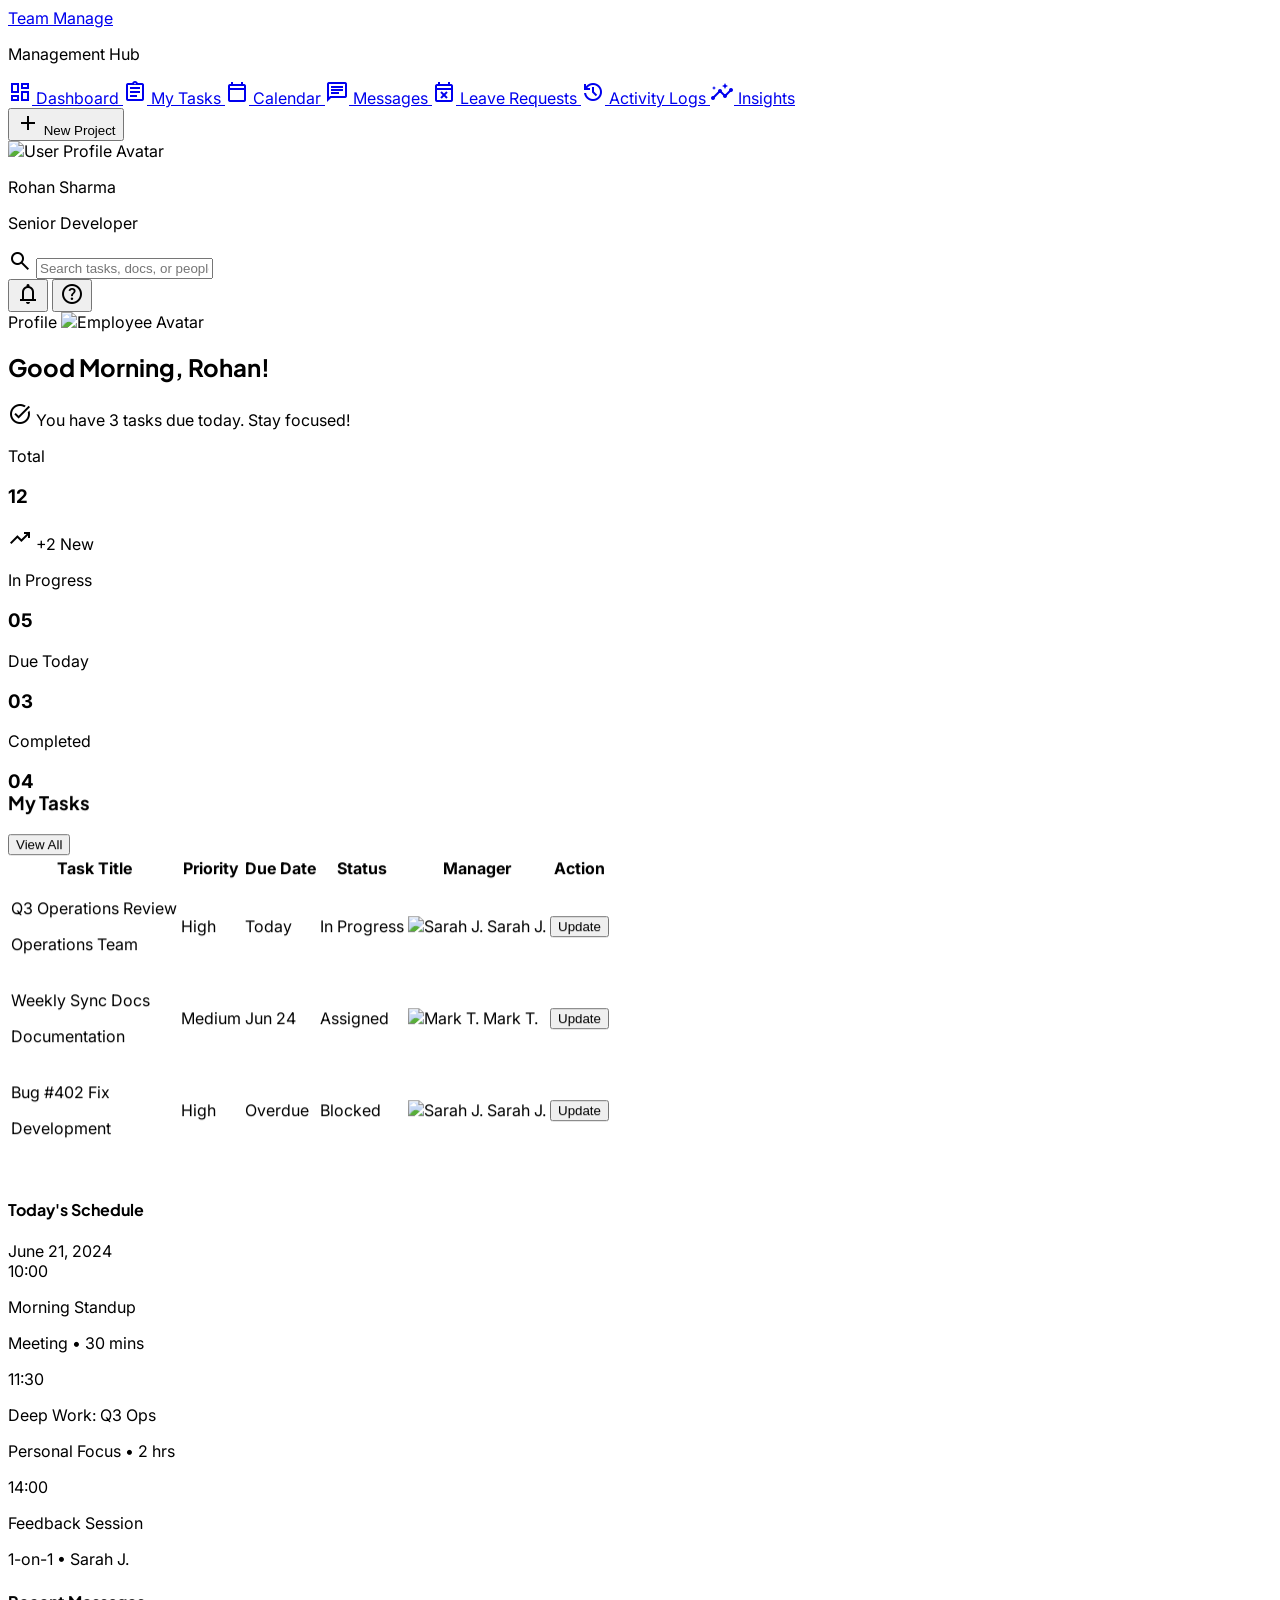
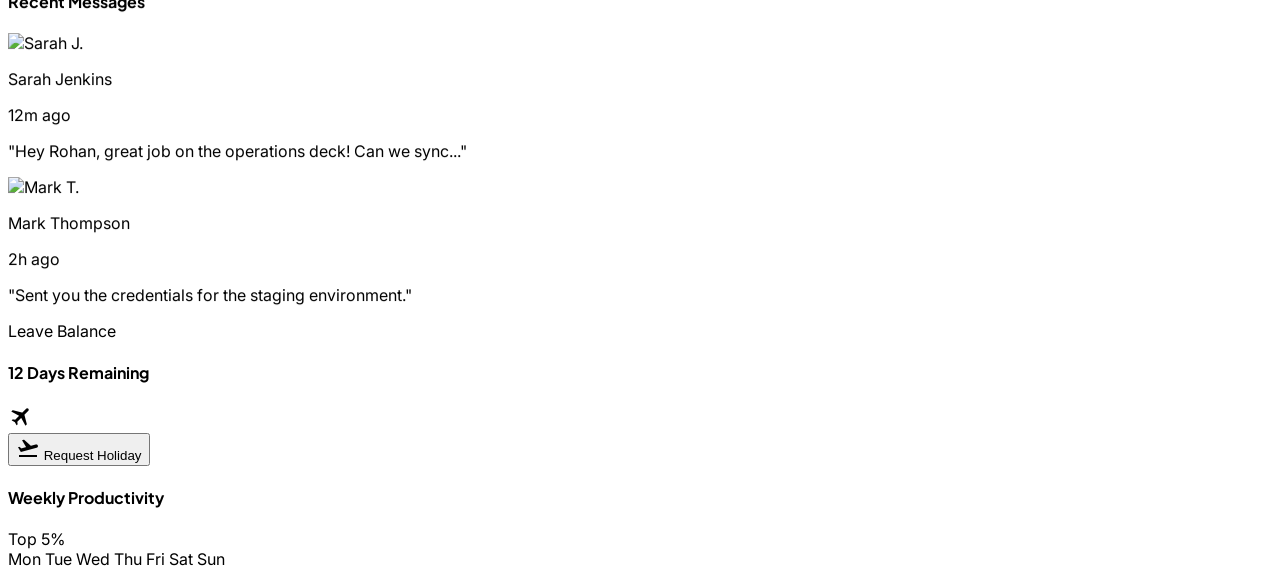
==== commit e10be83f: "add employee dashgboard demo" ====
--- a/employee_dashboard.html
+++ b/employee_dashboard.html
@@ -93,34 +93,34 @@
 <a class="text-xl font-bold tracking-tight text-slate-900 dark:text-slate-50" href="index.html">Team Manage</a>
 <p class="text-xs text-slate-500 font-medium uppercase tracking-widest mt-1">Management Hub</p>
 </div>
-<nav class="flex-1 space-y-1">
-<a class="flex items-center gap-3 px-4 py-3 text-blue-600 dark:text-blue-400 font-semibold bg-blue-50/50 dark:bg-blue-900/20 rounded-xl hover:scale-[1.02] transition-all duration-200" href="#">
+<nav aria-label="Employee navigation" class="flex-1 space-y-1" role="tablist">
+<a aria-controls="panel-dashboard" aria-selected="true" class="employee-tab flex items-center gap-3 px-4 py-3 text-blue-600 dark:text-blue-400 font-semibold bg-blue-50/50 dark:bg-blue-900/20 rounded-xl hover:scale-[1.02] transition-all duration-200" data-tab-target="dashboard" href="#dashboard" role="tab">
 <span class="material-symbols-outlined">dashboard</span>
 <span>Dashboard</span>
 </a>
-<a class="flex items-center gap-3 px-4 py-3 text-slate-500 dark:text-slate-400 hover:text-slate-900 dark:hover:text-slate-100 hover:scale-[1.02] transition-all duration-200" href="#">
+<a aria-controls="panel-my-tasks" aria-selected="false" class="employee-tab flex items-center gap-3 px-4 py-3 text-slate-500 dark:text-slate-400 hover:text-slate-900 dark:hover:text-slate-100 hover:scale-[1.02] transition-all duration-200 rounded-xl" data-tab-target="my-tasks" href="#my-tasks" role="tab">
 <span class="material-symbols-outlined">assignment</span>
 <span>My Tasks</span>
 </a>
-<a class="flex items-center gap-3 px-4 py-3 text-slate-500 dark:text-slate-400 hover:text-slate-900 dark:hover:text-slate-100 hover:scale-[1.02] transition-all duration-200" href="#">
+<a aria-controls="panel-calendar" aria-selected="false" class="employee-tab flex items-center gap-3 px-4 py-3 text-slate-500 dark:text-slate-400 hover:text-slate-900 dark:hover:text-slate-100 hover:scale-[1.02] transition-all duration-200 rounded-xl" data-tab-target="calendar" href="#calendar" role="tab">
 <span class="material-symbols-outlined">calendar_today</span>
 <span>Calendar</span>
 </a>
-<a class="flex items-center gap-3 px-4 py-3 text-slate-500 dark:text-slate-400 hover:text-slate-900 dark:hover:text-slate-100 hover:scale-[1.02] transition-all duration-200" href="#">
+<a aria-controls="panel-messages" aria-selected="false" class="employee-tab flex items-center gap-3 px-4 py-3 text-slate-500 dark:text-slate-400 hover:text-slate-900 dark:hover:text-slate-100 hover:scale-[1.02] transition-all duration-200 rounded-xl" data-tab-target="messages" href="#messages" role="tab">
 <span class="material-symbols-outlined">chat</span>
 <span>Messages</span>
 </a>
-<a class="flex items-center gap-3 px-4 py-3 text-slate-500 dark:text-slate-400 hover:text-slate-900 dark:hover:text-slate-100 hover:scale-[1.02] transition-all duration-200" href="#">
+<a aria-controls="panel-leave-requests" aria-selected="false" class="employee-tab flex items-center gap-3 px-4 py-3 text-slate-500 dark:text-slate-400 hover:text-slate-900 dark:hover:text-slate-100 hover:scale-[1.02] transition-all duration-200 rounded-xl" data-tab-target="leave-requests" href="#leave-requests" role="tab">
 <span class="material-symbols-outlined">event_busy</span>
 <span>Leave Requests</span>
 </a>
-<a class="flex items-center gap-3 px-4 py-3 text-slate-500 dark:text-slate-400 hover:text-slate-900 dark:hover:text-slate-100 hover:scale-[1.02] transition-all duration-200" href="#">
+<a aria-controls="panel-activity-logs" aria-selected="false" class="employee-tab flex items-center gap-3 px-4 py-3 text-slate-500 dark:text-slate-400 hover:text-slate-900 dark:hover:text-slate-100 hover:scale-[1.02] transition-all duration-200 rounded-xl" data-tab-target="activity-logs" href="#activity-logs" role="tab">
 <span class="material-symbols-outlined">history</span>
 <span>Activity Logs</span>
 </a>
-<a class="flex items-center gap-3 px-4 py-3 text-slate-500 dark:text-slate-400 hover:text-slate-900 dark:hover:text-slate-100 hover:scale-[1.02] transition-all duration-200" href="#">
-<span class="material-symbols-outlined">settings</span>
-<span>Settings</span>
+<a aria-controls="panel-insights" aria-selected="false" class="employee-tab flex items-center gap-3 px-4 py-3 text-slate-500 dark:text-slate-400 hover:text-slate-900 dark:hover:text-slate-100 hover:scale-[1.02] transition-all duration-200 rounded-xl" data-tab-target="insights" href="#insights" role="tab">
+<span class="material-symbols-outlined">insights</span>
+<span>Insights</span>
 </a>
 </nav>
 <div class="mt-auto">
@@ -160,10 +160,10 @@
 </header>
 <!-- Main Content -->
 <main class="ml-64 p-8 min-h-screen">
-<div class="max-w-[1400px] mx-auto space-y-8">
+<section aria-labelledby="panel-dashboard-title" class="max-w-[1400px] mx-auto space-y-8" data-tab-panel="dashboard" id="panel-dashboard" role="tabpanel">
 <!-- Welcome Header -->
 <header class="flex flex-col gap-2">
-<h2 class="text-4xl font-extrabold font-headline text-on-surface tracking-tight">Good Morning, Rohan!</h2>
+<h2 class="text-4xl font-extrabold font-headline text-on-surface tracking-tight" id="panel-dashboard-title">Good Morning, Rohan!</h2>
 <div class="flex items-center gap-2 text-on-surface-variant">
 <span class="material-symbols-outlined text-primary" style="font-variation-settings: 'FILL' 1;">task_alt</span>
 <span class="text-lg font-medium">You have <span class="text-primary font-bold">3 tasks</span> due today. Stay focused!</span>
@@ -413,7 +413,501 @@
 </div>
 </div>
 </div>
-</div>
+</section>
+<section aria-labelledby="panel-my-tasks-title" class="max-w-[1400px] mx-auto space-y-8" data-tab-panel="my-tasks" hidden="" id="panel-my-tasks" role="tabpanel">
+<div class="flex flex-col gap-4 md:flex-row md:items-center md:justify-between">
+<div>
+<h2 class="text-4xl font-extrabold font-headline text-on-surface tracking-tight" id="panel-my-tasks-title">My Tasks</h2>
+<p class="text-on-surface-variant font-medium">A deeper view of Rohan's personal workload, deadlines, and next actions.</p>
+</div>
+<div class="flex flex-wrap gap-3 text-xs font-bold">
+<span class="rounded-full bg-primary px-4 py-2 text-white">Sprint 14</span>
+<span class="rounded-full bg-surface-container-low px-4 py-2 text-on-surface-variant">3 due this week</span>
+</div>
+</div>
+<div class="grid grid-cols-1 gap-6 md:grid-cols-2 xl:grid-cols-4">
+<div class="bg-surface-container-lowest p-6 rounded-lg shadow-sm border border-outline-variant/10"><p class="text-label-sm font-bold text-slate-400 uppercase tracking-widest mb-2">Assigned</p><h3 class="text-3xl font-extrabold text-on-surface">07</h3><p class="mt-3 text-xs text-on-surface-variant">Current tasks owned across development and operations support.</p></div>
+<div class="bg-surface-container-lowest p-6 rounded-lg shadow-sm border border-outline-variant/10"><p class="text-label-sm font-bold text-slate-400 uppercase tracking-widest mb-2">In Progress</p><h3 class="text-3xl font-extrabold text-primary">03</h3><p class="mt-3 text-xs text-on-surface-variant">Main focus is operations deck, bug fix, and release notes.</p></div>
+<div class="bg-surface-container-lowest p-6 rounded-lg shadow-sm border border-outline-variant/10"><p class="text-label-sm font-bold text-slate-400 uppercase tracking-widest mb-2">Waiting Review</p><h3 class="text-3xl font-extrabold text-tertiary">02</h3><p class="mt-3 text-xs text-on-surface-variant">Items ready for Sarah's approval or team review.</p></div>
+<div class="bg-surface-container-lowest p-6 rounded-lg shadow-sm border border-outline-variant/10"><p class="text-label-sm font-bold text-slate-400 uppercase tracking-widest mb-2">Blocked</p><h3 class="text-3xl font-extrabold text-error">01</h3><p class="mt-3 text-xs text-on-surface-variant">One issue is still waiting on staging credentials.</p></div>
+</div>
+<div class="grid grid-cols-12 gap-8">
+<div class="col-span-12 xl:col-span-8 bg-surface-container-lowest rounded-lg shadow-sm overflow-hidden">
+<div class="px-8 py-6 flex justify-between items-center bg-white">
+<div>
+<h3 class="text-xl font-extrabold font-headline">Task Queue</h3>
+<p class="text-sm text-on-surface-variant mt-1">Expanded task view for the current employee only.</p>
+</div>
+<button class="text-primary font-bold text-sm hover:underline">Export List</button>
+</div>
+<div class="overflow-x-auto">
+<table class="w-full text-left">
+<thead class="bg-surface-container-low text-on-surface-variant uppercase text-xs font-bold tracking-widest">
+<tr>
+<th class="px-8 py-4">Task</th>
+<th class="px-6 py-4">Project</th>
+<th class="px-6 py-4">Due</th>
+<th class="px-6 py-4">Status</th>
+<th class="px-6 py-4">Manager</th>
+<th class="px-8 py-4">Next Step</th>
+</tr>
+</thead>
+<tbody class="divide-y divide-surface-container-low">
+<tr class="hover:bg-slate-50 transition-colors">
+<td class="px-8 py-5"><p class="font-bold">Q3 Operations Review</p><p class="text-xs text-slate-400 mt-1">Finalize slides and attach updated metrics.</p></td>
+<td class="px-6 py-5 text-sm text-on-surface-variant">Operations</td>
+<td class="px-6 py-5 text-sm font-medium text-error">Today, 5:00 PM</td>
+<td class="px-6 py-5"><span class="px-3 py-1 bg-primary/10 text-primary text-[10px] font-extrabold rounded-full uppercase tracking-tighter">In Progress</span></td>
+<td class="px-6 py-5 text-sm font-semibold">Sarah J.</td>
+<td class="px-8 py-5 text-sm text-on-surface-variant">Upload final deck and request review.</td>
+</tr>
+<tr class="hover:bg-slate-50 transition-colors">
+<td class="px-8 py-5"><p class="font-bold">Weekly Sync Docs</p><p class="text-xs text-slate-400 mt-1">Prepare notes and action summary for Friday handoff.</p></td>
+<td class="px-6 py-5 text-sm text-on-surface-variant">Documentation</td>
+<td class="px-6 py-5 text-sm font-medium text-on-surface-variant">Mar 25</td>
+<td class="px-6 py-5"><span class="px-3 py-1 bg-surface-container-high text-on-secondary-container text-[10px] font-extrabold rounded-full uppercase tracking-tighter">Assigned</span></td>
+<td class="px-6 py-5 text-sm font-semibold">Mark T.</td>
+<td class="px-8 py-5 text-sm text-on-surface-variant">Collect meeting notes from product and support.</td>
+</tr>
+<tr class="hover:bg-slate-50 transition-colors">
+<td class="px-8 py-5"><p class="font-bold">Bug #402 Fix</p><p class="text-xs text-slate-400 mt-1">Resolve access check in the reporting module.</p></td>
+<td class="px-6 py-5 text-sm text-on-surface-variant">Development</td>
+<td class="px-6 py-5 text-sm font-medium text-error">Overdue</td>
+<td class="px-6 py-5"><span class="px-3 py-1 bg-error-container text-on-error-container text-[10px] font-extrabold rounded-full uppercase tracking-tighter">Blocked</span></td>
+<td class="px-6 py-5 text-sm font-semibold">Sarah J.</td>
+<td class="px-8 py-5 text-sm text-on-surface-variant">Retry after new staging credentials arrive.</td>
+</tr>
+<tr class="hover:bg-slate-50 transition-colors">
+<td class="px-8 py-5"><p class="font-bold">Release Notes Draft</p><p class="text-xs text-slate-400 mt-1">Summarize employee portal and leave-flow changes.</p></td>
+<td class="px-6 py-5 text-sm text-on-surface-variant">Product</td>
+<td class="px-6 py-5 text-sm font-medium text-on-surface-variant">Mar 27</td>
+<td class="px-6 py-5"><span class="px-3 py-1 bg-tertiary/10 text-tertiary text-[10px] font-extrabold rounded-full uppercase tracking-tighter">Review</span></td>
+<td class="px-6 py-5 text-sm font-semibold">Alex Rivera</td>
+<td class="px-8 py-5 text-sm text-on-surface-variant">Incorporate QA notes and publish final copy.</td>
+</tr>
+</tbody>
+</table>
+</div>
+</div>
+<div class="col-span-12 xl:col-span-4 space-y-8">
+<div class="bg-surface-container-lowest p-6 rounded-lg shadow-sm">
+<h3 class="font-extrabold font-headline mb-4">Focus Today</h3>
+<div class="space-y-4 text-sm">
+<div class="p-4 rounded-xl bg-primary/5 border border-primary/10">
+<p class="font-bold text-primary">1. Finish Q3 deck</p>
+<p class="text-on-surface-variant mt-1">Finalize the two open KPI slides and send to Sarah before 4:30 PM.</p>
+</div>
+<div class="p-4 rounded-xl bg-surface-container-low">
+<p class="font-bold">2. Follow up on bug #402</p>
+<p class="text-on-surface-variant mt-1">Check staging access with Mark and retry the failing test case.</p>
+</div>
+<div class="p-4 rounded-xl bg-tertiary/5 border border-tertiary/10">
+<p class="font-bold text-tertiary">3. Prepare Friday sync notes</p>
+<p class="text-on-surface-variant mt-1">Capture blockers, approvals, and handoff items from the week.</p>
+</div>
+</div>
+</div>
+<div class="bg-surface-container-lowest p-6 rounded-lg shadow-sm">
+<h3 class="font-extrabold font-headline mb-4">Review Queue</h3>
+<div class="space-y-3 text-sm">
+<div class="flex items-center justify-between"><span>Release Notes Draft</span><span class="font-bold text-tertiary">Waiting</span></div>
+<div class="flex items-center justify-between"><span>Ops Deck Final PDF</span><span class="font-bold text-primary">Ready</span></div>
+<div class="flex items-center justify-between"><span>Weekly Summary</span><span class="font-bold text-on-surface-variant">Drafting</span></div>
+</div>
+</div>
+</div>
+</div>
+</section>
+<section aria-labelledby="panel-calendar-title" class="max-w-[1400px] mx-auto space-y-8" data-tab-panel="calendar" hidden="" id="panel-calendar" role="tabpanel">
+<div class="flex flex-col gap-4 md:flex-row md:items-center md:justify-between">
+<div>
+<h2 class="text-4xl font-extrabold font-headline text-on-surface tracking-tight" id="panel-calendar-title">My Calendar</h2>
+<p class="text-on-surface-variant font-medium">Only Rohan's own meetings, focus blocks, deadlines, and approved time away.</p>
+</div>
+<div class="flex flex-wrap gap-3 text-xs font-bold">
+<span class="rounded-full bg-primary px-4 py-2 text-white">Week of Mar 23</span>
+<span class="rounded-full bg-surface-container-low px-4 py-2 text-on-surface-variant">4 personal deadlines</span>
+</div>
+</div>
+<div class="grid grid-cols-12 gap-8">
+<div class="col-span-12 xl:col-span-8 bg-surface-container-lowest p-6 rounded-lg shadow-sm">
+<div class="flex justify-between items-center mb-6">
+<div>
+<h3 class="text-xl font-extrabold font-headline">This Week</h3>
+<p class="text-sm text-on-surface-variant">Personal schedule view for the logged-in employee.</p>
+</div>
+<span class="text-[10px] font-bold uppercase tracking-widest text-slate-400">Mar 23 to Mar 29</span>
+</div>
+<div class="grid grid-cols-1 md:grid-cols-5 gap-4">
+<div class="rounded-xl border border-primary/10 bg-primary/5 p-4 min-h-[11rem]">
+<p class="text-xs font-bold text-primary">Mon 23</p>
+<div class="mt-3 space-y-2">
+<span class="block rounded-lg bg-primary px-2 py-2 text-[10px] font-bold text-white">10:00 Standup</span>
+<span class="block rounded-lg bg-white px-2 py-2 text-[10px] font-bold text-on-surface">11:30 Deep work</span>
+<span class="block rounded-lg bg-tertiary/10 px-2 py-2 text-[10px] font-bold text-tertiary">02:00 Feedback session</span>
+</div>
+</div>
+<div class="rounded-xl border border-outline-variant/10 bg-surface-container-low p-4 min-h-[11rem]">
+<p class="text-xs font-bold">Tue 24</p>
+<div class="mt-3 space-y-2">
+<span class="block rounded-lg bg-white px-2 py-2 text-[10px] font-bold text-on-surface">09:30 Build review</span>
+<span class="block rounded-lg bg-primary/10 px-2 py-2 text-[10px] font-bold text-primary">05:00 Q3 deck due</span>
+</div>
+</div>
+<div class="rounded-xl border border-outline-variant/10 bg-surface-container-low p-4 min-h-[11rem]">
+<p class="text-xs font-bold">Wed 25</p>
+<div class="mt-3 space-y-2">
+<span class="block rounded-lg bg-white px-2 py-2 text-[10px] font-bold text-on-surface">11:00 QA sync</span>
+<span class="block rounded-lg bg-tertiary/10 px-2 py-2 text-[10px] font-bold text-tertiary">03:00 Notes handoff</span>
+</div>
+</div>
+<div class="rounded-xl border border-outline-variant/10 bg-surface-container-low p-4 min-h-[11rem]">
+<p class="text-xs font-bold">Thu 26</p>
+<div class="mt-3 space-y-2">
+<span class="block rounded-lg bg-white px-2 py-2 text-[10px] font-bold text-on-surface">01:00 Focus block</span>
+<span class="block rounded-lg bg-error-container px-2 py-2 text-[10px] font-bold text-on-error-container">Bug #402 retry</span>
+</div>
+</div>
+<div class="rounded-xl border border-outline-variant/10 bg-surface-container-low p-4 min-h-[11rem]">
+<p class="text-xs font-bold">Fri 27</p>
+<div class="mt-3 space-y-2">
+<span class="block rounded-lg bg-primary/10 px-2 py-2 text-[10px] font-bold text-primary">12:00 Weekly sync docs due</span>
+<span class="block rounded-lg bg-white px-2 py-2 text-[10px] font-bold text-on-surface">04:00 Release note review</span>
+</div>
+</div>
+</div>
+</div>
+<div class="col-span-12 xl:col-span-4 space-y-8">
+<div class="bg-surface-container-lowest p-6 rounded-lg shadow-sm">
+<h3 class="font-extrabold font-headline mb-4">My Meetings</h3>
+<div class="space-y-4 text-sm">
+<div class="flex items-start gap-3"><span class="w-2 h-2 rounded-full bg-primary mt-1.5"></span><div><p class="font-bold">Daily Standup</p><p class="text-on-surface-variant">Mon to Fri, 10:00 AM</p></div></div>
+<div class="flex items-start gap-3"><span class="w-2 h-2 rounded-full bg-tertiary mt-1.5"></span><div><p class="font-bold">1:1 with Sarah</p><p class="text-on-surface-variant">Monday, 2:00 PM</p></div></div>
+<div class="flex items-start gap-3"><span class="w-2 h-2 rounded-full bg-slate-400 mt-1.5"></span><div><p class="font-bold">QA Sync</p><p class="text-on-surface-variant">Wednesday, 11:00 AM</p></div></div>
+</div>
+</div>
+<div class="bg-surface-container-lowest p-6 rounded-lg shadow-sm">
+<h3 class="font-extrabold font-headline mb-4">Time Away</h3>
+<div class="space-y-3 text-sm text-on-surface-variant">
+<p>Approved PTO: Apr 18 to Apr 19</p>
+<p>Pending half-day request: Mar 31 afternoon</p>
+<p>Next company holiday: Apr 14, Founders Day</p>
+</div>
+</div>
+</div>
+</div>
+</section>
+<section aria-labelledby="panel-messages-title" class="max-w-[1400px] mx-auto space-y-8" data-tab-panel="messages" hidden="" id="panel-messages" role="tabpanel">
+<div class="flex flex-col gap-4 md:flex-row md:items-center md:justify-between">
+<div>
+<h2 class="text-4xl font-extrabold font-headline text-on-surface tracking-tight" id="panel-messages-title">Messages</h2>
+<p class="text-on-surface-variant font-medium">Direct conversations and project replies relevant to the current employee.</p>
+</div>
+<div class="flex flex-wrap gap-3 text-xs font-bold">
+<span class="rounded-full bg-primary px-4 py-2 text-white">5 unread</span>
+<span class="rounded-full bg-surface-container-low px-4 py-2 text-on-surface-variant">2 awaiting reply</span>
+</div>
+</div>
+<div class="grid grid-cols-1 gap-6 md:grid-cols-3">
+<div class="bg-surface-container-lowest p-6 rounded-lg shadow-sm border border-outline-variant/10"><p class="text-label-sm font-bold text-slate-400 uppercase tracking-widest mb-2">Unread</p><h3 class="text-3xl font-extrabold text-primary">05</h3><p class="mt-3 text-xs text-on-surface-variant">Mostly manager follow-ups and team coordination threads.</p></div>
+<div class="bg-surface-container-lowest p-6 rounded-lg shadow-sm border border-outline-variant/10"><p class="text-label-sm font-bold text-slate-400 uppercase tracking-widest mb-2">Starred</p><h3 class="text-3xl font-extrabold text-on-surface">03</h3><p class="mt-3 text-xs text-on-surface-variant">Pinned instructions and one release checklist thread.</p></div>
+<div class="bg-surface-container-lowest p-6 rounded-lg shadow-sm border border-outline-variant/10"><p class="text-label-sm font-bold text-slate-400 uppercase tracking-widest mb-2">Mentions</p><h3 class="text-3xl font-extrabold text-tertiary">02</h3><p class="mt-3 text-xs text-on-surface-variant">Tagged in QA, docs, and release planning discussions.</p></div>
+</div>
+<div class="grid grid-cols-12 gap-8">
+<div class="col-span-12 xl:col-span-4 bg-surface-container-lowest p-6 rounded-lg shadow-sm">
+<h3 class="font-extrabold font-headline mb-4">Inbox</h3>
+<div class="space-y-3">
+<div class="p-4 rounded-xl bg-primary/5 border border-primary/10">
+<div class="flex items-center justify-between gap-3"><p class="font-bold text-sm">Sarah Jenkins</p><span class="text-[10px] font-bold text-primary">Unread</span></div>
+<p class="text-xs text-on-surface-variant mt-2">Please send the final deck once the KPI slide is updated.</p>
+</div>
+<div class="p-4 rounded-xl bg-surface-container-low">
+<div class="flex items-center justify-between gap-3"><p class="font-bold text-sm">Mark Thompson</p><span class="text-[10px] font-bold text-slate-400">2h ago</span></div>
+<p class="text-xs text-on-surface-variant mt-2">Sent you the credentials for the staging environment.</p>
+</div>
+<div class="p-4 rounded-xl bg-surface-container-low">
+<div class="flex items-center justify-between gap-3"><p class="font-bold text-sm">Docs Channel</p><span class="text-[10px] font-bold text-slate-400">Yesterday</span></div>
+<p class="text-xs text-on-surface-variant mt-2">Need your summary for the weekly sync notes by Friday noon.</p>
+</div>
+</div>
+</div>
+<div class="col-span-12 xl:col-span-8 space-y-8">
+<div class="bg-surface-container-lowest p-6 rounded-lg shadow-sm">
+<div class="flex items-center justify-between gap-4 mb-6">
+<div>
+<h3 class="font-extrabold font-headline text-lg">Thread Preview: Sarah Jenkins</h3>
+<p class="text-sm text-on-surface-variant">Operations deck review</p>
+</div>
+<button class="rounded-full bg-primary px-4 py-2 text-xs font-bold text-white">Reply</button>
+</div>
+<div class="space-y-4">
+<div class="flex justify-start"><div class="max-w-xl rounded-2xl rounded-bl-md bg-surface-container-low px-4 py-3 text-sm text-on-surface-variant">The structure looks good. Please tighten the KPI slide and add the March comparison before sending.</div></div>
+<div class="flex justify-end"><div class="max-w-xl rounded-2xl rounded-br-md bg-primary px-4 py-3 text-sm text-white">Working on it now. I should have the revised version uploaded before 4:30 PM.</div></div>
+<div class="flex justify-start"><div class="max-w-xl rounded-2xl rounded-bl-md bg-surface-container-low px-4 py-3 text-sm text-on-surface-variant">Perfect. Once it's uploaded, tag me and I will review it before the leadership share.</div></div>
+</div>
+</div>
+<div class="bg-surface-container-lowest p-6 rounded-lg shadow-sm">
+<h3 class="font-extrabold font-headline mb-4">Pinned Notes</h3>
+<div class="space-y-3 text-sm text-on-surface-variant">
+<p>Release note template for all Friday updates.</p>
+<p>Bug escalation path for staging or prod blockers.</p>
+<p>Reminder: leave requests must be submitted three working days ahead.</p>
+</div>
+</div>
+</div>
+</div>
+</section>
+<section aria-labelledby="panel-leave-requests-title" class="max-w-[1400px] mx-auto space-y-8" data-tab-panel="leave-requests" hidden="" id="panel-leave-requests" role="tabpanel">
+<div class="flex flex-col gap-4 md:flex-row md:items-center md:justify-between">
+<div>
+<h2 class="text-4xl font-extrabold font-headline text-on-surface tracking-tight" id="panel-leave-requests-title">Leave Requests</h2>
+<p class="text-on-surface-variant font-medium">Personal leave balance, request history, and upcoming holidays for the current employee.</p>
+</div>
+<div class="flex flex-wrap gap-3 text-xs font-bold">
+<span class="rounded-full bg-primary px-4 py-2 text-white">12 days left</span>
+<span class="rounded-full bg-surface-container-low px-4 py-2 text-on-surface-variant">1 pending request</span>
+</div>
+</div>
+<div class="grid grid-cols-1 gap-6 md:grid-cols-3">
+<div class="bg-surface-container-lowest p-6 rounded-lg shadow-sm border border-outline-variant/10"><p class="text-label-sm font-bold text-slate-400 uppercase tracking-widest mb-2">Annual Allowance</p><h3 class="text-3xl font-extrabold text-on-surface">20 Days</h3><p class="mt-3 text-xs text-on-surface-variant">Standard paid leave allocation for the year.</p></div>
+<div class="bg-surface-container-lowest p-6 rounded-lg shadow-sm border border-outline-variant/10"><p class="text-label-sm font-bold text-slate-400 uppercase tracking-widest mb-2">Used</p><h3 class="text-3xl font-extrabold text-tertiary">08 Days</h3><p class="mt-3 text-xs text-on-surface-variant">Taken across two vacations and one personal day.</p></div>
+<div class="bg-surface-container-lowest p-6 rounded-lg shadow-sm border border-outline-variant/10"><p class="text-label-sm font-bold text-slate-400 uppercase tracking-widest mb-2">Pending</p><h3 class="text-3xl font-extrabold text-error">01 Request</h3><p class="mt-3 text-xs text-on-surface-variant">Half-day request submitted for March 31 afternoon.</p></div>
+</div>
+<div class="grid grid-cols-12 gap-8">
+<div class="col-span-12 xl:col-span-8 space-y-8">
+<div class="bg-surface-container-lowest p-6 rounded-lg shadow-sm">
+<h3 class="font-extrabold font-headline mb-4">Current Request</h3>
+<div class="rounded-2xl bg-primary/5 border border-primary/10 p-5">
+<div class="flex flex-col md:flex-row md:items-start md:justify-between gap-4">
+<div>
+<p class="font-bold">Half-Day Leave, Mar 31</p>
+<p class="text-sm text-on-surface-variant mt-1">Requested for the afternoon to attend a family appointment.</p>
+<p class="text-xs text-on-surface-variant mt-3">Coverage note: Weekly sync docs will be sent before noon and release notes are already in review.</p>
+</div>
+<span class="rounded-full bg-primary px-3 py-1 text-[10px] font-bold text-white w-fit">Pending Manager Review</span>
+</div>
+</div>
+</div>
+<div class="bg-surface-container-lowest rounded-lg shadow-sm overflow-hidden">
+<div class="px-8 py-6 border-b border-surface-container-low">
+<h3 class="font-extrabold font-headline text-xl">Request History</h3>
+</div>
+<div class="overflow-x-auto">
+<table class="w-full text-left">
+<thead class="bg-surface-container-low text-on-surface-variant uppercase text-xs font-bold tracking-widest">
+<tr>
+<th class="px-8 py-4">Dates</th>
+<th class="px-6 py-4">Type</th>
+<th class="px-6 py-4">Status</th>
+<th class="px-8 py-4">Notes</th>
+</tr>
+</thead>
+<tbody class="divide-y divide-surface-container-low text-sm">
+<tr><td class="px-8 py-5">Jan 15 to Jan 17</td><td class="px-6 py-5">Vacation</td><td class="px-6 py-5"><span class="px-3 py-1 rounded-full bg-tertiary/10 text-tertiary text-[10px] font-extrabold uppercase tracking-tighter">Approved</span></td><td class="px-8 py-5 text-on-surface-variant">Family trip, approved by Sarah.</td></tr>
+<tr><td class="px-8 py-5">Feb 22</td><td class="px-6 py-5">Personal Day</td><td class="px-6 py-5"><span class="px-3 py-1 rounded-full bg-tertiary/10 text-tertiary text-[10px] font-extrabold uppercase tracking-tighter">Approved</span></td><td class="px-8 py-5 text-on-surface-variant">Medical appointment.</td></tr>
+<tr><td class="px-8 py-5">Mar 31</td><td class="px-6 py-5">Half Day</td><td class="px-6 py-5"><span class="px-3 py-1 rounded-full bg-primary/10 text-primary text-[10px] font-extrabold uppercase tracking-tighter">Pending</span></td><td class="px-8 py-5 text-on-surface-variant">Afternoon leave with early handoff planned.</td></tr>
+</tbody>
+</table>
+</div>
+</div>
+</div>
+<div class="col-span-12 xl:col-span-4 space-y-8">
+<div class="bg-surface-container-lowest p-6 rounded-lg shadow-sm">
+<h3 class="font-extrabold font-headline mb-4">Upcoming Holidays</h3>
+<div class="space-y-3 text-sm text-on-surface-variant">
+<p>Apr 14: Founders Day</p>
+<p>May 01: Labour Day</p>
+<p>Aug 15: Independence Day</p>
+</div>
+</div>
+<div class="bg-gradient-to-br from-primary to-primary-container p-6 rounded-lg shadow-xl shadow-primary/20 text-white">
+<p class="text-[10px] uppercase font-bold tracking-widest opacity-80">Leave Balance</p>
+<h3 class="text-2xl font-extrabold font-headline mt-2">12 Days Remaining</h3>
+<div class="w-full bg-white/20 h-2 rounded-full overflow-hidden mt-4 mb-5"><div class="bg-white w-[60%] h-full rounded-full"></div></div>
+<button class="w-full rounded-xl bg-white py-3 font-bold text-primary transition-all hover:bg-opacity-90">Submit New Request</button>
+</div>
+</div>
+</div>
+</section>
+<section aria-labelledby="panel-activity-logs-title" class="max-w-[1400px] mx-auto space-y-8" data-tab-panel="activity-logs" hidden="" id="panel-activity-logs" role="tabpanel">
+<div class="flex flex-col gap-4 md:flex-row md:items-center md:justify-between">
+<div>
+<h2 class="text-4xl font-extrabold font-headline text-on-surface tracking-tight" id="panel-activity-logs-title">Activity Logs</h2>
+<p class="text-on-surface-variant font-medium">Personal login history, task updates, comments, and file activity for the employee account.</p>
+</div>
+<div class="flex flex-wrap gap-3 text-xs font-bold">
+<span class="rounded-full bg-surface-container-low px-4 py-2 text-primary">60 personal events</span>
+<span class="rounded-full bg-surface-container-low px-4 py-2 text-on-surface-variant">Last login 9:08 AM</span>
+</div>
+</div>
+<div class="grid grid-cols-1 gap-6 md:grid-cols-4">
+<div class="bg-surface-container-lowest p-6 rounded-lg shadow-sm border border-outline-variant/10"><p class="text-label-sm font-bold text-slate-400 uppercase tracking-widest mb-2">Logins</p><h3 class="text-3xl font-extrabold text-on-surface">18</h3><p class="mt-3 text-xs text-on-surface-variant">This month across laptop and mobile sessions.</p></div>
+<div class="bg-surface-container-lowest p-6 rounded-lg shadow-sm border border-outline-variant/10"><p class="text-label-sm font-bold text-slate-400 uppercase tracking-widest mb-2">Task Updates</p><h3 class="text-3xl font-extrabold text-primary">22</h3><p class="mt-3 text-xs text-on-surface-variant">Status changes, edits, and review submissions.</p></div>
+<div class="bg-surface-container-lowest p-6 rounded-lg shadow-sm border border-outline-variant/10"><p class="text-label-sm font-bold text-slate-400 uppercase tracking-widest mb-2">Comments</p><h3 class="text-3xl font-extrabold text-tertiary">14</h3><p class="mt-3 text-xs text-on-surface-variant">Notes added across docs and project threads.</p></div>
+<div class="bg-surface-container-lowest p-6 rounded-lg shadow-sm border border-outline-variant/10"><p class="text-label-sm font-bold text-slate-400 uppercase tracking-widest mb-2">Files Uploaded</p><h3 class="text-3xl font-extrabold text-on-surface">06</h3><p class="mt-3 text-xs text-on-surface-variant">Decks, notes, and release draft uploads.</p></div>
+</div>
+<div class="grid grid-cols-12 gap-8">
+<div class="col-span-12 xl:col-span-8 bg-surface-container-lowest rounded-lg shadow-sm overflow-hidden">
+<div class="px-8 py-6 border-b border-surface-container-low">
+<h3 class="font-extrabold font-headline text-xl">Recent Personal Activity</h3>
+</div>
+<div class="overflow-x-auto">
+<table class="w-full text-left">
+<thead class="bg-surface-container-low text-on-surface-variant uppercase text-xs font-bold tracking-widest">
+<tr>
+<th class="px-8 py-4">Time</th>
+<th class="px-6 py-4">Event</th>
+<th class="px-6 py-4">Context</th>
+<th class="px-8 py-4">Result</th>
+</tr>
+</thead>
+<tbody class="divide-y divide-surface-container-low text-sm">
+<tr><td class="px-8 py-5">09:08 AM</td><td class="px-6 py-5">Logged in from primary laptop</td><td class="px-6 py-5 text-on-surface-variant">Chrome on macOS</td><td class="px-8 py-5"><span class="px-3 py-1 rounded-full bg-tertiary/10 text-tertiary text-[10px] font-extrabold uppercase tracking-tighter">Success</span></td></tr>
+<tr><td class="px-8 py-5">10:42 AM</td><td class="px-6 py-5">Updated Q3 Operations Review</td><td class="px-6 py-5 text-on-surface-variant">Task progress to 80%</td><td class="px-8 py-5"><span class="px-3 py-1 rounded-full bg-primary/10 text-primary text-[10px] font-extrabold uppercase tracking-tighter">Saved</span></td></tr>
+<tr><td class="px-8 py-5">12:15 PM</td><td class="px-6 py-5">Uploaded draft PDF</td><td class="px-6 py-5 text-on-surface-variant">Ops deck attachment</td><td class="px-8 py-5"><span class="px-3 py-1 rounded-full bg-primary/10 text-primary text-[10px] font-extrabold uppercase tracking-tighter">Uploaded</span></td></tr>
+<tr><td class="px-8 py-5">02:03 PM</td><td class="px-6 py-5">Commented in Sarah thread</td><td class="px-6 py-5 text-on-surface-variant">Deck update confirmation</td><td class="px-8 py-5"><span class="px-3 py-1 rounded-full bg-tertiary/10 text-tertiary text-[10px] font-extrabold uppercase tracking-tighter">Delivered</span></td></tr>
+<tr><td class="px-8 py-5">03:22 PM</td><td class="px-6 py-5">Retried bug #402 test case</td><td class="px-6 py-5 text-on-surface-variant">Staging build 14.2</td><td class="px-8 py-5"><span class="px-3 py-1 rounded-full bg-error-container text-on-error-container text-[10px] font-extrabold uppercase tracking-tighter">Failed</span></td></tr>
+</tbody>
+</table>
+</div>
+</div>
+<div class="col-span-12 xl:col-span-4 space-y-8">
+<div class="bg-surface-container-lowest p-6 rounded-lg shadow-sm">
+<h3 class="font-extrabold font-headline mb-4">Security Note</h3>
+<p class="text-sm text-on-surface-variant">All recent logins were from recognized devices. No suspicious sign-in attempts were detected on this account in the last 30 days.</p>
+</div>
+<div class="bg-surface-container-lowest p-6 rounded-lg shadow-sm">
+<h3 class="font-extrabold font-headline mb-4">Most Active Day</h3>
+<p class="text-2xl font-extrabold text-primary">Wednesday</p>
+<p class="text-sm text-on-surface-variant mt-2">Highest task-update volume and most review-ready submissions.</p>
+</div>
+</div>
+</div>
+</section>
+<section aria-labelledby="panel-insights-title" class="max-w-[1400px] mx-auto space-y-8" data-tab-panel="insights" hidden="" id="panel-insights" role="tabpanel">
+<div class="flex flex-col gap-4 md:flex-row md:items-center md:justify-between">
+<div>
+<h2 class="text-4xl font-extrabold font-headline text-on-surface tracking-tight" id="panel-insights-title">Insights</h2>
+<p class="text-on-surface-variant font-medium">Yearly performance, holiday usage, growth areas, and personal delivery trends for the current employee.</p>
+</div>
+<div class="flex flex-wrap gap-3 text-xs font-bold">
+<span class="rounded-full bg-primary px-4 py-2 text-white">2026 Overview</span>
+<span class="rounded-full bg-surface-container-low px-4 py-2 text-on-surface-variant">Top 10% for turnaround</span>
+</div>
+</div>
+<div class="grid grid-cols-1 gap-6 md:grid-cols-2 xl:grid-cols-4">
+<div class="bg-surface-container-lowest p-6 rounded-lg shadow-sm border border-outline-variant/10"><p class="text-label-sm font-bold text-slate-400 uppercase tracking-widest mb-2">Completion Rate</p><h3 class="text-3xl font-extrabold text-primary">94%</h3><p class="mt-3 text-xs text-on-surface-variant">Tasks completed on or before expected dates this year.</p></div>
+<div class="bg-surface-container-lowest p-6 rounded-lg shadow-sm border border-outline-variant/10"><p class="text-label-sm font-bold text-slate-400 uppercase tracking-widest mb-2">Review Score</p><h3 class="text-3xl font-extrabold text-tertiary">4.7/5</h3><p class="mt-3 text-xs text-on-surface-variant">Average manager feedback score across quarterly reviews.</p></div>
+<div class="bg-surface-container-lowest p-6 rounded-lg shadow-sm border border-outline-variant/10"><p class="text-label-sm font-bold text-slate-400 uppercase tracking-widest mb-2">Holidays Used</p><h3 class="text-3xl font-extrabold text-on-surface">8 / 20</h3><p class="mt-3 text-xs text-on-surface-variant">Paid leave used so far this year, with 12 days remaining.</p></div>
+<div class="bg-surface-container-lowest p-6 rounded-lg shadow-sm border border-outline-variant/10"><p class="text-label-sm font-bold text-slate-400 uppercase tracking-widest mb-2">Recognition</p><h3 class="text-3xl font-extrabold text-on-surface">3</h3><p class="mt-3 text-xs text-on-surface-variant">Public kudos received in product and ops channels.</p></div>
+</div>
+<div class="grid grid-cols-12 gap-8">
+<div class="col-span-12 xl:col-span-8 space-y-8">
+<div class="bg-surface-container-lowest p-6 rounded-lg shadow-sm">
+<div class="flex justify-between items-center mb-6">
+<h3 class="font-extrabold font-headline text-xl">Monthly Performance Trend</h3>
+<span class="text-[10px] font-bold uppercase tracking-widest text-slate-400">Last 6 months</span>
+</div>
+<div class="h-40 flex items-end gap-3">
+<div class="flex-1 bg-primary/15 rounded-t-lg h-[48%]"></div>
+<div class="flex-1 bg-primary/20 rounded-t-lg h-[58%]"></div>
+<div class="flex-1 bg-primary/30 rounded-t-lg h-[63%]"></div>
+<div class="flex-1 bg-primary/50 rounded-t-lg h-[78%]"></div>
+<div class="flex-1 bg-tertiary/40 rounded-t-lg h-[84%]"></div>
+<div class="flex-1 bg-gradient-to-t from-primary to-tertiary rounded-t-lg h-[92%]"></div>
+</div>
+<div class="flex justify-between mt-4 text-[10px] font-bold text-slate-400 uppercase tracking-tighter">
+<span>Oct</span><span>Nov</span><span>Dec</span><span>Jan</span><span>Feb</span><span class="text-on-surface">Mar</span>
+</div>
+</div>
+<div class="bg-surface-container-lowest rounded-lg shadow-sm overflow-hidden">
+<div class="px-8 py-6 border-b border-surface-container-low">
+<h3 class="font-extrabold font-headline text-xl">Annual Snapshot</h3>
+</div>
+<div class="overflow-x-auto">
+<table class="w-full text-left text-sm">
+<tbody class="divide-y divide-surface-container-low">
+<tr><td class="px-8 py-5 font-bold">Strongest Area</td><td class="px-8 py-5 text-on-surface-variant">Fast turnaround on documentation and manager follow-up tasks.</td></tr>
+<tr><td class="px-8 py-5 font-bold">Growth Area</td><td class="px-8 py-5 text-on-surface-variant">Reduce blockers on staging issues by escalating earlier.</td></tr>
+<tr><td class="px-8 py-5 font-bold">Average Response Time</td><td class="px-8 py-5 text-on-surface-variant">1.8 hours on direct manager asks.</td></tr>
+<tr><td class="px-8 py-5 font-bold">Training Completed</td><td class="px-8 py-5 text-on-surface-variant">Security refresher, reporting basics, and release comms workshop.</td></tr>
+</tbody>
+</table>
+</div>
+</div>
+</div>
+<div class="col-span-12 xl:col-span-4 space-y-8">
+<div class="bg-surface-container-lowest p-6 rounded-lg shadow-sm">
+<h3 class="font-extrabold font-headline mb-4">Holiday Summary</h3>
+<div class="space-y-3 text-sm">
+<div class="flex items-center justify-between"><span>Used</span><span class="font-bold">8 days</span></div>
+<div class="flex items-center justify-between"><span>Remaining</span><span class="font-bold text-primary">12 days</span></div>
+<div class="flex items-center justify-between"><span>Pending</span><span class="font-bold text-tertiary">0.5 day</span></div>
+</div>
+</div>
+<div class="bg-surface-container-lowest p-6 rounded-lg shadow-sm">
+<h3 class="font-extrabold font-headline mb-4">Manager Feedback</h3>
+<div class="space-y-3 text-sm text-on-surface-variant">
+<p>Reliable with deadlines and very strong on documentation follow-through.</p>
+<p>Improved clarity in handoff notes compared with the last quarter.</p>
+<p>Needs earlier escalation when blocked by credentials or environment issues.</p>
+</div>
+</div>
+</div>
+</div>
+</section>
 </main>
 <script src="site-motion.js"></script>
+<script>
+      document.addEventListener("DOMContentLoaded", () => {
+        const tabs = Array.from(document.querySelectorAll("[data-tab-target]"));
+        const panels = Array.from(document.querySelectorAll("[data-tab-panel]"));
+
+        if (!tabs.length || !panels.length) {
+          return;
+        }
+
+        const activateTab = (target, updateHash = true) => {
+          tabs.forEach((tab) => {
+            const isActive = tab.dataset.tabTarget === target;
+
+            tab.setAttribute("aria-selected", String(isActive));
+            tab.classList.toggle("text-blue-600", isActive);
+            tab.classList.toggle("dark:text-blue-400", isActive);
+            tab.classList.toggle("font-semibold", isActive);
+            tab.classList.toggle("bg-blue-50/50", isActive);
+            tab.classList.toggle("dark:bg-blue-900/20", isActive);
+            tab.classList.toggle("text-slate-500", !isActive);
+            tab.classList.toggle("dark:text-slate-400", !isActive);
+            tab.classList.toggle("hover:text-slate-900", !isActive);
+            tab.classList.toggle("dark:hover:text-slate-100", !isActive);
+          });
+
+          panels.forEach((panel) => {
+            const isActive = panel.dataset.tabPanel === target;
+            panel.hidden = !isActive;
+
+            if (isActive) {
+              panel.querySelectorAll("[data-reveal]").forEach((element) => element.classList.add("is-visible"));
+            }
+          });
+
+          if (updateHash) {
+            window.history.replaceState(null, "", `#${target}`);
+          }
+        };
+
+        tabs.forEach((tab) => {
+          tab.addEventListener("click", (event) => {
+            event.preventDefault();
+            activateTab(tab.dataset.tabTarget);
+          });
+        });
+
+        const initialHash = window.location.hash.replace("#", "");
+        const initialTarget = panels.some((panel) => panel.dataset.tabPanel === initialHash) ? initialHash : "dashboard";
+
+        activateTab(initialTarget, Boolean(initialHash));
+      });
+    </script>
 </body></html>
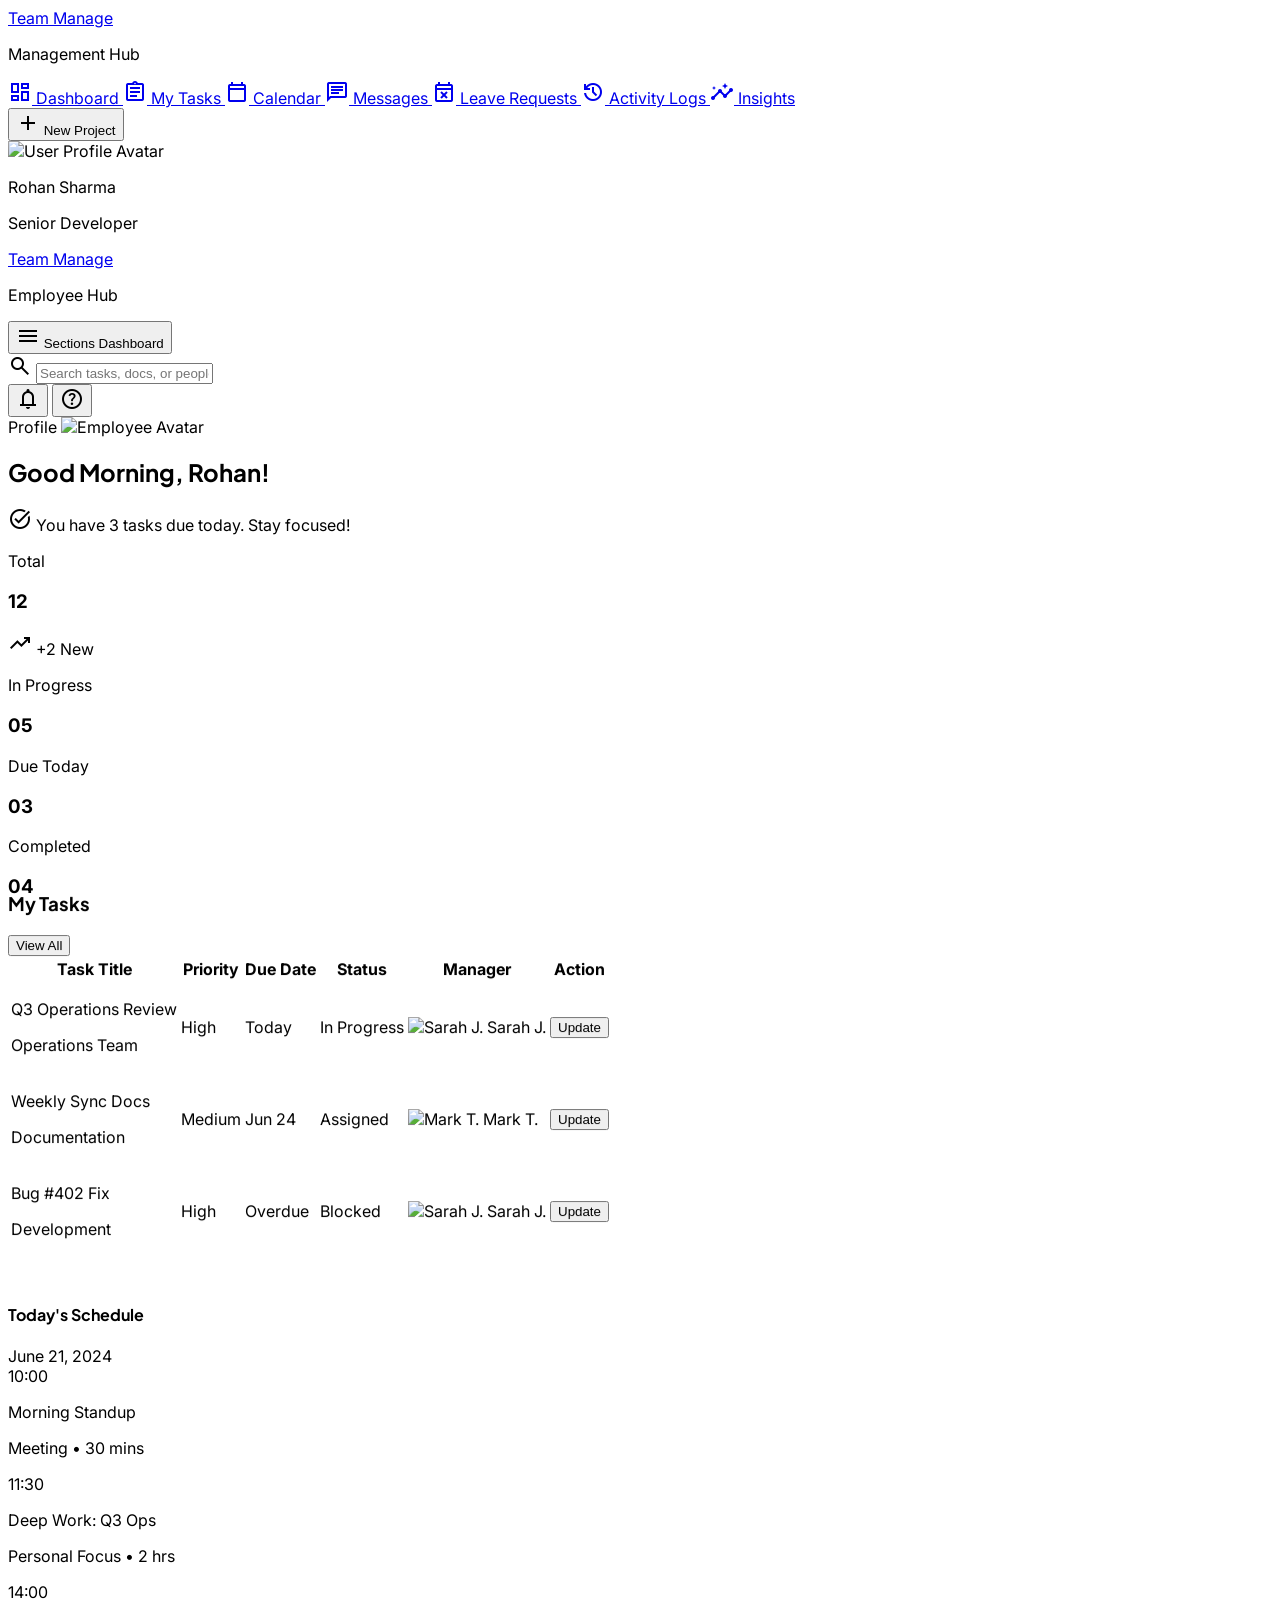
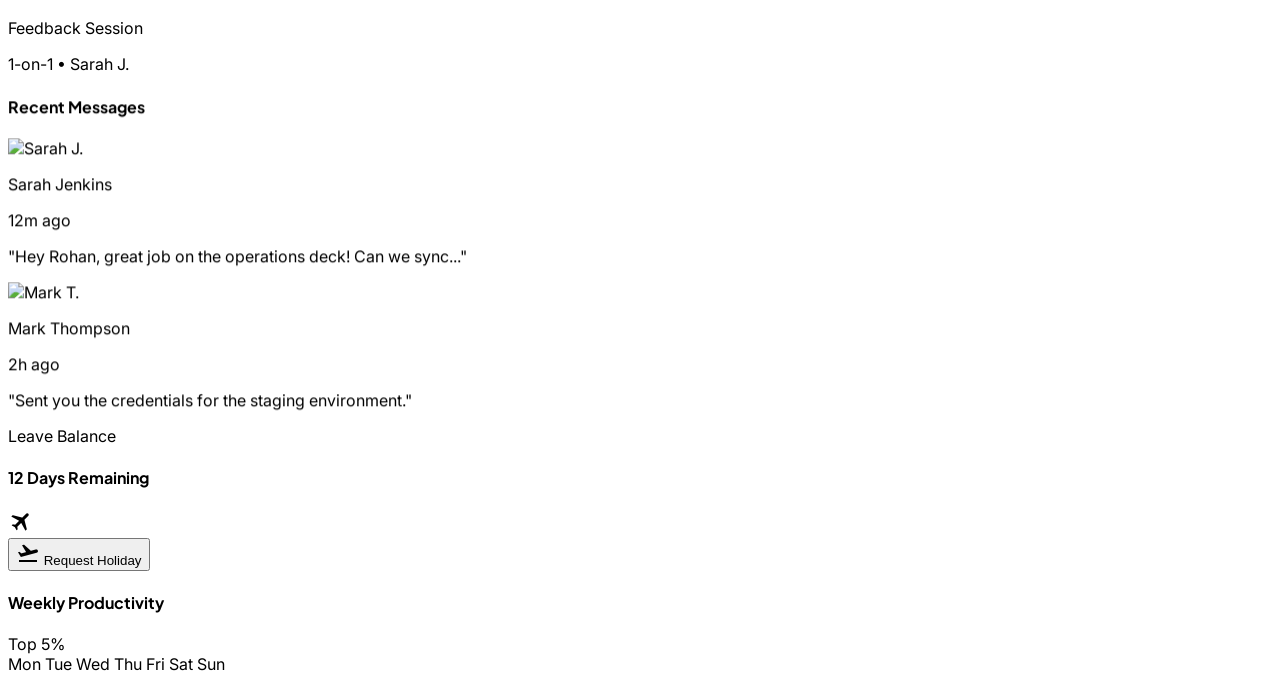
==== commit fc658733: "employee dashboard responsive" ====
--- a/employee_dashboard.html
+++ b/employee_dashboard.html
@@ -88,37 +88,37 @@
 </head>
 <body class="bg-background text-on-surface antialiased">
 <!-- SideNavBar -->
-<aside class="fixed left-0 top-0 h-full z-40 flex flex-col p-4 h-screen w-64 border-r-0 bg-slate-50 dark:bg-slate-950 font-['Plus_Jakarta_Sans'] antialiased">
+<aside class="hidden lg:fixed lg:left-0 lg:top-0 lg:z-40 lg:flex lg:h-screen lg:w-64 lg:flex-col lg:bg-slate-50 lg:p-4 lg:font-['Plus_Jakarta_Sans'] lg:antialiased">
 <div class="mb-8 px-4 py-2">
 <a class="text-xl font-bold tracking-tight text-slate-900 dark:text-slate-50" href="index.html">Team Manage</a>
 <p class="text-xs text-slate-500 font-medium uppercase tracking-widest mt-1">Management Hub</p>
 </div>
 <nav aria-label="Employee navigation" class="flex-1 space-y-1" role="tablist">
-<a aria-controls="panel-dashboard" aria-selected="true" class="employee-tab flex items-center gap-3 px-4 py-3 text-blue-600 dark:text-blue-400 font-semibold bg-blue-50/50 dark:bg-blue-900/20 rounded-xl hover:scale-[1.02] transition-all duration-200" data-tab-target="dashboard" href="#dashboard" role="tab">
+<a aria-controls="panel-dashboard" aria-selected="true" class="employee-tab flex items-center gap-3 px-4 py-3 text-blue-600 dark:text-blue-400 font-semibold bg-blue-50/50 dark:bg-blue-900/20 rounded-xl hover:scale-[1.02] transition-all duration-200" data-tab-label="Dashboard" data-tab-target="dashboard" href="#dashboard" role="tab">
 <span class="material-symbols-outlined">dashboard</span>
 <span>Dashboard</span>
 </a>
-<a aria-controls="panel-my-tasks" aria-selected="false" class="employee-tab flex items-center gap-3 px-4 py-3 text-slate-500 dark:text-slate-400 hover:text-slate-900 dark:hover:text-slate-100 hover:scale-[1.02] transition-all duration-200 rounded-xl" data-tab-target="my-tasks" href="#my-tasks" role="tab">
+<a aria-controls="panel-my-tasks" aria-selected="false" class="employee-tab flex items-center gap-3 px-4 py-3 text-slate-500 dark:text-slate-400 hover:text-slate-900 dark:hover:text-slate-100 hover:scale-[1.02] transition-all duration-200 rounded-xl" data-tab-label="My Tasks" data-tab-target="my-tasks" href="#my-tasks" role="tab">
 <span class="material-symbols-outlined">assignment</span>
 <span>My Tasks</span>
 </a>
-<a aria-controls="panel-calendar" aria-selected="false" class="employee-tab flex items-center gap-3 px-4 py-3 text-slate-500 dark:text-slate-400 hover:text-slate-900 dark:hover:text-slate-100 hover:scale-[1.02] transition-all duration-200 rounded-xl" data-tab-target="calendar" href="#calendar" role="tab">
+<a aria-controls="panel-calendar" aria-selected="false" class="employee-tab flex items-center gap-3 px-4 py-3 text-slate-500 dark:text-slate-400 hover:text-slate-900 dark:hover:text-slate-100 hover:scale-[1.02] transition-all duration-200 rounded-xl" data-tab-label="Calendar" data-tab-target="calendar" href="#calendar" role="tab">
 <span class="material-symbols-outlined">calendar_today</span>
 <span>Calendar</span>
 </a>
-<a aria-controls="panel-messages" aria-selected="false" class="employee-tab flex items-center gap-3 px-4 py-3 text-slate-500 dark:text-slate-400 hover:text-slate-900 dark:hover:text-slate-100 hover:scale-[1.02] transition-all duration-200 rounded-xl" data-tab-target="messages" href="#messages" role="tab">
+<a aria-controls="panel-messages" aria-selected="false" class="employee-tab flex items-center gap-3 px-4 py-3 text-slate-500 dark:text-slate-400 hover:text-slate-900 dark:hover:text-slate-100 hover:scale-[1.02] transition-all duration-200 rounded-xl" data-tab-label="Messages" data-tab-target="messages" href="#messages" role="tab">
 <span class="material-symbols-outlined">chat</span>
 <span>Messages</span>
 </a>
-<a aria-controls="panel-leave-requests" aria-selected="false" class="employee-tab flex items-center gap-3 px-4 py-3 text-slate-500 dark:text-slate-400 hover:text-slate-900 dark:hover:text-slate-100 hover:scale-[1.02] transition-all duration-200 rounded-xl" data-tab-target="leave-requests" href="#leave-requests" role="tab">
+<a aria-controls="panel-leave-requests" aria-selected="false" class="employee-tab flex items-center gap-3 px-4 py-3 text-slate-500 dark:text-slate-400 hover:text-slate-900 dark:hover:text-slate-100 hover:scale-[1.02] transition-all duration-200 rounded-xl" data-tab-label="Leave Requests" data-tab-target="leave-requests" href="#leave-requests" role="tab">
 <span class="material-symbols-outlined">event_busy</span>
 <span>Leave Requests</span>
 </a>
-<a aria-controls="panel-activity-logs" aria-selected="false" class="employee-tab flex items-center gap-3 px-4 py-3 text-slate-500 dark:text-slate-400 hover:text-slate-900 dark:hover:text-slate-100 hover:scale-[1.02] transition-all duration-200 rounded-xl" data-tab-target="activity-logs" href="#activity-logs" role="tab">
+<a aria-controls="panel-activity-logs" aria-selected="false" class="employee-tab flex items-center gap-3 px-4 py-3 text-slate-500 dark:text-slate-400 hover:text-slate-900 dark:hover:text-slate-100 hover:scale-[1.02] transition-all duration-200 rounded-xl" data-tab-label="Activity Logs" data-tab-target="activity-logs" href="#activity-logs" role="tab">
 <span class="material-symbols-outlined">history</span>
 <span>Activity Logs</span>
 </a>
-<a aria-controls="panel-insights" aria-selected="false" class="employee-tab flex items-center gap-3 px-4 py-3 text-slate-500 dark:text-slate-400 hover:text-slate-900 dark:hover:text-slate-100 hover:scale-[1.02] transition-all duration-200 rounded-xl" data-tab-target="insights" href="#insights" role="tab">
+<a aria-controls="panel-insights" aria-selected="false" class="employee-tab flex items-center gap-3 px-4 py-3 text-slate-500 dark:text-slate-400 hover:text-slate-900 dark:hover:text-slate-100 hover:scale-[1.02] transition-all duration-200 rounded-xl" data-tab-label="Insights" data-tab-target="insights" href="#insights" role="tab">
 <span class="material-symbols-outlined">insights</span>
 <span>Insights</span>
 </a>
@@ -137,13 +137,30 @@
 </div>
 </div>
 </aside>
+<div class="min-h-screen lg:ml-64">
 <!-- TopNavBar -->
-<header class="sticky top-0 right-0 z-30 flex justify-between items-center px-8 h-16 w-[calc(100%-16rem)] ml-64 bg-white/70 dark:bg-slate-900/70 backdrop-blur-md shadow-[0_10px_30px_rgba(13,28,50,0.06)] font-['Plus_Jakarta_Sans'] text-sm">
-<div class="flex items-center gap-4 bg-surface-container-low px-4 py-2 rounded-full w-96">
+<header class="sticky top-0 z-30 border-b border-white/60 bg-white/80 dark:bg-slate-900/80 backdrop-blur-md shadow-[0_10px_30px_rgba(13,28,50,0.06)] font-['Plus_Jakarta_Sans'] text-sm">
+<div class="flex flex-col gap-3 px-4 py-4 sm:px-6 lg:px-8">
+<div class="flex items-center justify-between gap-3 lg:hidden">
+<div>
+<a class="text-lg font-bold tracking-tight text-slate-900 dark:text-slate-50" href="index.html">Team Manage</a>
+<p class="mt-1 text-[10px] font-medium uppercase tracking-[0.24em] text-slate-500">Employee Hub</p>
+</div>
+<button aria-controls="employee-mobile-tab-menu" aria-expanded="false" class="flex items-center gap-3 rounded-full border border-outline-variant/60 bg-white px-4 py-2 text-left shadow-sm transition-colors hover:bg-surface-container-low" id="employee-mobile-menu-button" type="button">
+<span class="material-symbols-outlined text-slate-600" id="employee-mobile-menu-icon">menu</span>
+<span class="min-w-0">
+<span class="block text-[10px] font-bold uppercase tracking-[0.24em] text-slate-400">Sections</span>
+<span class="block truncate text-sm font-semibold text-slate-900" id="employee-mobile-current-tab">Dashboard</span>
+</span>
+</button>
+</div>
+<div class="flex flex-col gap-3 lg:flex-row lg:items-center lg:justify-between">
+<div class="flex w-full items-center gap-3 rounded-full bg-surface-container-low px-4 py-2 lg:w-96">
 <span class="material-symbols-outlined text-slate-400">search</span>
 <input class="bg-transparent border-none outline-none text-on-surface-variant w-full placeholder:text-slate-400 text-sm" placeholder="Search tasks, docs, or people..." type="text"/>
 </div>
-<div class="flex items-center gap-4">
+<div class="flex items-center justify-between gap-3 sm:gap-4 lg:justify-end">
+<div class="flex items-center gap-2 sm:gap-4">
 <button class="hover:bg-slate-50 dark:hover:bg-slate-800 rounded-full p-2 transition-colors relative">
 <span class="material-symbols-outlined text-slate-600 dark:text-slate-300">notifications</span>
 <span class="absolute top-2 right-2 w-2 h-2 bg-error rounded-full border-2 border-white"></span>
@@ -151,30 +168,63 @@
 <button class="hover:bg-slate-50 dark:hover:bg-slate-800 rounded-full p-2 transition-colors">
 <span class="material-symbols-outlined text-slate-600 dark:text-slate-300">help_outline</span>
 </button>
-<div class="h-6 w-px bg-slate-200 dark:bg-slate-700 mx-2"></div>
-<div class="flex items-center gap-2 cursor-pointer hover:bg-slate-50 dark:hover:bg-slate-800 py-1.5 px-3 rounded-full transition-colors">
-<span class="font-medium text-slate-700 dark:text-slate-200">Profile</span>
+</div>
+<div class="hidden h-6 w-px bg-slate-200 dark:bg-slate-700 sm:block"></div>
+<div class="flex min-w-0 items-center gap-2 cursor-pointer hover:bg-slate-50 dark:hover:bg-slate-800 py-1.5 px-3 rounded-full transition-colors">
+<span class="hidden font-medium text-slate-700 dark:text-slate-200 sm:block">Profile</span>
 <img alt="Employee Avatar" class="w-8 h-8 rounded-full border-2 border-white shadow-sm" data-alt="Professional avatar of the current user" src="https://lh3.googleusercontent.com/aida-public/[base64]"/>
 </div>
+</div>
+</div>
+<nav aria-label="Employee sections" class="hidden gap-1 rounded-3xl border border-outline-variant/50 bg-white/90 p-2 shadow-sm lg:hidden" hidden="" id="employee-mobile-tab-menu" role="tablist">
+<a aria-controls="panel-dashboard" aria-selected="true" class="employee-tab flex items-center gap-3 rounded-2xl px-4 py-3 text-blue-600 font-semibold bg-blue-50/50 transition-all duration-200" data-tab-label="Dashboard" data-tab-target="dashboard" href="#dashboard" role="tab">
+<span class="material-symbols-outlined">dashboard</span>
+<span>Dashboard</span>
+</a>
+<a aria-controls="panel-my-tasks" aria-selected="false" class="employee-tab flex items-center gap-3 rounded-2xl px-4 py-3 text-slate-500 transition-all duration-200 hover:bg-slate-50 hover:text-slate-900" data-tab-label="My Tasks" data-tab-target="my-tasks" href="#my-tasks" role="tab">
+<span class="material-symbols-outlined">assignment</span>
+<span>My Tasks</span>
+</a>
+<a aria-controls="panel-calendar" aria-selected="false" class="employee-tab flex items-center gap-3 rounded-2xl px-4 py-3 text-slate-500 transition-all duration-200 hover:bg-slate-50 hover:text-slate-900" data-tab-label="Calendar" data-tab-target="calendar" href="#calendar" role="tab">
+<span class="material-symbols-outlined">calendar_today</span>
+<span>Calendar</span>
+</a>
+<a aria-controls="panel-messages" aria-selected="false" class="employee-tab flex items-center gap-3 rounded-2xl px-4 py-3 text-slate-500 transition-all duration-200 hover:bg-slate-50 hover:text-slate-900" data-tab-label="Messages" data-tab-target="messages" href="#messages" role="tab">
+<span class="material-symbols-outlined">chat</span>
+<span>Messages</span>
+</a>
+<a aria-controls="panel-leave-requests" aria-selected="false" class="employee-tab flex items-center gap-3 rounded-2xl px-4 py-3 text-slate-500 transition-all duration-200 hover:bg-slate-50 hover:text-slate-900" data-tab-label="Leave Requests" data-tab-target="leave-requests" href="#leave-requests" role="tab">
+<span class="material-symbols-outlined">event_busy</span>
+<span>Leave Requests</span>
+</a>
+<a aria-controls="panel-activity-logs" aria-selected="false" class="employee-tab flex items-center gap-3 rounded-2xl px-4 py-3 text-slate-500 transition-all duration-200 hover:bg-slate-50 hover:text-slate-900" data-tab-label="Activity Logs" data-tab-target="activity-logs" href="#activity-logs" role="tab">
+<span class="material-symbols-outlined">history</span>
+<span>Activity Logs</span>
+</a>
+<a aria-controls="panel-insights" aria-selected="false" class="employee-tab flex items-center gap-3 rounded-2xl px-4 py-3 text-slate-500 transition-all duration-200 hover:bg-slate-50 hover:text-slate-900" data-tab-label="Insights" data-tab-target="insights" href="#insights" role="tab">
+<span class="material-symbols-outlined">insights</span>
+<span>Insights</span>
+</a>
+</nav>
 </div>
 </header>
 <!-- Main Content -->
-<main class="ml-64 p-8 min-h-screen">
+<main class="min-h-screen p-4 sm:p-6 lg:p-8">
 <section aria-labelledby="panel-dashboard-title" class="max-w-[1400px] mx-auto space-y-8" data-tab-panel="dashboard" id="panel-dashboard" role="tabpanel">
 <!-- Welcome Header -->
 <header class="flex flex-col gap-2">
-<h2 class="text-4xl font-extrabold font-headline text-on-surface tracking-tight" id="panel-dashboard-title">Good Morning, Rohan!</h2>
-<div class="flex items-center gap-2 text-on-surface-variant">
+<h2 class="text-3xl sm:text-4xl font-extrabold font-headline text-on-surface tracking-tight" id="panel-dashboard-title">Good Morning, Rohan!</h2>
+<div class="flex flex-wrap items-center gap-2 text-on-surface-variant">
 <span class="material-symbols-outlined text-primary" style="font-variation-settings: 'FILL' 1;">task_alt</span>
 <span class="text-lg font-medium">You have <span class="text-primary font-bold">3 tasks</span> due today. Stay focused!</span>
 </div>
 </header>
 <!-- Main Layout Grid -->
-<div class="grid grid-cols-12 gap-8 items-start">
+<div class="grid grid-cols-12 gap-6 lg:gap-8 items-start">
 <!-- Center Column (Main Content) -->
 <div class="col-span-12 lg:col-span-8 space-y-8">
 <!-- Task Summary Bento Grid -->
-<div class="grid grid-cols-2 md:grid-cols-4 gap-4">
+<div class="grid grid-cols-1 gap-4 sm:grid-cols-2 xl:grid-cols-4">
 <div class="bg-surface-container-lowest p-6 rounded-lg shadow-sm border-b-4 border-primary/20 group hover:shadow-md transition-shadow">
 <p class="text-label-sm font-bold text-slate-400 uppercase tracking-widest mb-2">Total</p>
 <h3 class="text-3xl font-extrabold text-on-surface">12</h3>
@@ -198,7 +248,7 @@
 </div>
 <!-- My Tasks List Section -->
 <div class="bg-surface-container-lowest rounded-lg shadow-sm overflow-hidden">
-<div class="px-8 py-6 flex justify-between items-center bg-white">
+<div class="bg-white px-6 py-6 flex flex-col gap-3 sm:flex-row sm:items-center sm:justify-between sm:px-8">
 <h3 class="text-xl font-extrabold font-headline">My Tasks</h3>
 <button class="text-primary font-bold text-sm hover:underline">View All</button>
 </div>
@@ -417,7 +467,7 @@
 <section aria-labelledby="panel-my-tasks-title" class="max-w-[1400px] mx-auto space-y-8" data-tab-panel="my-tasks" hidden="" id="panel-my-tasks" role="tabpanel">
 <div class="flex flex-col gap-4 md:flex-row md:items-center md:justify-between">
 <div>
-<h2 class="text-4xl font-extrabold font-headline text-on-surface tracking-tight" id="panel-my-tasks-title">My Tasks</h2>
+<h2 class="text-3xl sm:text-4xl font-extrabold font-headline text-on-surface tracking-tight" id="panel-my-tasks-title">My Tasks</h2>
 <p class="text-on-surface-variant font-medium">A deeper view of Rohan's personal workload, deadlines, and next actions.</p>
 </div>
 <div class="flex flex-wrap gap-3 text-xs font-bold">
@@ -431,9 +481,9 @@
 <div class="bg-surface-container-lowest p-6 rounded-lg shadow-sm border border-outline-variant/10"><p class="text-label-sm font-bold text-slate-400 uppercase tracking-widest mb-2">Waiting Review</p><h3 class="text-3xl font-extrabold text-tertiary">02</h3><p class="mt-3 text-xs text-on-surface-variant">Items ready for Sarah's approval or team review.</p></div>
 <div class="bg-surface-container-lowest p-6 rounded-lg shadow-sm border border-outline-variant/10"><p class="text-label-sm font-bold text-slate-400 uppercase tracking-widest mb-2">Blocked</p><h3 class="text-3xl font-extrabold text-error">01</h3><p class="mt-3 text-xs text-on-surface-variant">One issue is still waiting on staging credentials.</p></div>
 </div>
-<div class="grid grid-cols-12 gap-8">
+<div class="grid grid-cols-12 gap-6 lg:gap-8">
 <div class="col-span-12 xl:col-span-8 bg-surface-container-lowest rounded-lg shadow-sm overflow-hidden">
-<div class="px-8 py-6 flex justify-between items-center bg-white">
+<div class="bg-white px-6 py-6 flex flex-col gap-3 sm:flex-row sm:items-center sm:justify-between sm:px-8">
 <div>
 <h3 class="text-xl font-extrabold font-headline">Task Queue</h3>
 <p class="text-sm text-on-surface-variant mt-1">Expanded task view for the current employee only.</p>
@@ -521,7 +571,7 @@
 <section aria-labelledby="panel-calendar-title" class="max-w-[1400px] mx-auto space-y-8" data-tab-panel="calendar" hidden="" id="panel-calendar" role="tabpanel">
 <div class="flex flex-col gap-4 md:flex-row md:items-center md:justify-between">
 <div>
-<h2 class="text-4xl font-extrabold font-headline text-on-surface tracking-tight" id="panel-calendar-title">My Calendar</h2>
+<h2 class="text-3xl sm:text-4xl font-extrabold font-headline text-on-surface tracking-tight" id="panel-calendar-title">My Calendar</h2>
 <p class="text-on-surface-variant font-medium">Only Rohan's own meetings, focus blocks, deadlines, and approved time away.</p>
 </div>
 <div class="flex flex-wrap gap-3 text-xs font-bold">
@@ -529,7 +579,7 @@
 <span class="rounded-full bg-surface-container-low px-4 py-2 text-on-surface-variant">4 personal deadlines</span>
 </div>
 </div>
-<div class="grid grid-cols-12 gap-8">
+<div class="grid grid-cols-12 gap-6 lg:gap-8">
 <div class="col-span-12 xl:col-span-8 bg-surface-container-lowest p-6 rounded-lg shadow-sm">
 <div class="flex justify-between items-center mb-6">
 <div>
@@ -600,7 +650,7 @@
 <section aria-labelledby="panel-messages-title" class="max-w-[1400px] mx-auto space-y-8" data-tab-panel="messages" hidden="" id="panel-messages" role="tabpanel">
 <div class="flex flex-col gap-4 md:flex-row md:items-center md:justify-between">
 <div>
-<h2 class="text-4xl font-extrabold font-headline text-on-surface tracking-tight" id="panel-messages-title">Messages</h2>
+<h2 class="text-3xl sm:text-4xl font-extrabold font-headline text-on-surface tracking-tight" id="panel-messages-title">Messages</h2>
 <p class="text-on-surface-variant font-medium">Direct conversations and project replies relevant to the current employee.</p>
 </div>
 <div class="flex flex-wrap gap-3 text-xs font-bold">
@@ -613,7 +663,7 @@
 <div class="bg-surface-container-lowest p-6 rounded-lg shadow-sm border border-outline-variant/10"><p class="text-label-sm font-bold text-slate-400 uppercase tracking-widest mb-2">Starred</p><h3 class="text-3xl font-extrabold text-on-surface">03</h3><p class="mt-3 text-xs text-on-surface-variant">Pinned instructions and one release checklist thread.</p></div>
 <div class="bg-surface-container-lowest p-6 rounded-lg shadow-sm border border-outline-variant/10"><p class="text-label-sm font-bold text-slate-400 uppercase tracking-widest mb-2">Mentions</p><h3 class="text-3xl font-extrabold text-tertiary">02</h3><p class="mt-3 text-xs text-on-surface-variant">Tagged in QA, docs, and release planning discussions.</p></div>
 </div>
-<div class="grid grid-cols-12 gap-8">
+<div class="grid grid-cols-12 gap-6 lg:gap-8">
 <div class="col-span-12 xl:col-span-4 bg-surface-container-lowest p-6 rounded-lg shadow-sm">
 <h3 class="font-extrabold font-headline mb-4">Inbox</h3>
 <div class="space-y-3">
@@ -660,7 +710,7 @@
 <section aria-labelledby="panel-leave-requests-title" class="max-w-[1400px] mx-auto space-y-8" data-tab-panel="leave-requests" hidden="" id="panel-leave-requests" role="tabpanel">
 <div class="flex flex-col gap-4 md:flex-row md:items-center md:justify-between">
 <div>
-<h2 class="text-4xl font-extrabold font-headline text-on-surface tracking-tight" id="panel-leave-requests-title">Leave Requests</h2>
+<h2 class="text-3xl sm:text-4xl font-extrabold font-headline text-on-surface tracking-tight" id="panel-leave-requests-title">Leave Requests</h2>
 <p class="text-on-surface-variant font-medium">Personal leave balance, request history, and upcoming holidays for the current employee.</p>
 </div>
 <div class="flex flex-wrap gap-3 text-xs font-bold">
@@ -673,7 +723,7 @@
 <div class="bg-surface-container-lowest p-6 rounded-lg shadow-sm border border-outline-variant/10"><p class="text-label-sm font-bold text-slate-400 uppercase tracking-widest mb-2">Used</p><h3 class="text-3xl font-extrabold text-tertiary">08 Days</h3><p class="mt-3 text-xs text-on-surface-variant">Taken across two vacations and one personal day.</p></div>
 <div class="bg-surface-container-lowest p-6 rounded-lg shadow-sm border border-outline-variant/10"><p class="text-label-sm font-bold text-slate-400 uppercase tracking-widest mb-2">Pending</p><h3 class="text-3xl font-extrabold text-error">01 Request</h3><p class="mt-3 text-xs text-on-surface-variant">Half-day request submitted for March 31 afternoon.</p></div>
 </div>
-<div class="grid grid-cols-12 gap-8">
+<div class="grid grid-cols-12 gap-6 lg:gap-8">
 <div class="col-span-12 xl:col-span-8 space-y-8">
 <div class="bg-surface-container-lowest p-6 rounded-lg shadow-sm">
 <h3 class="font-extrabold font-headline mb-4">Current Request</h3>
@@ -732,7 +782,7 @@
 <section aria-labelledby="panel-activity-logs-title" class="max-w-[1400px] mx-auto space-y-8" data-tab-panel="activity-logs" hidden="" id="panel-activity-logs" role="tabpanel">
 <div class="flex flex-col gap-4 md:flex-row md:items-center md:justify-between">
 <div>
-<h2 class="text-4xl font-extrabold font-headline text-on-surface tracking-tight" id="panel-activity-logs-title">Activity Logs</h2>
+<h2 class="text-3xl sm:text-4xl font-extrabold font-headline text-on-surface tracking-tight" id="panel-activity-logs-title">Activity Logs</h2>
 <p class="text-on-surface-variant font-medium">Personal login history, task updates, comments, and file activity for the employee account.</p>
 </div>
 <div class="flex flex-wrap gap-3 text-xs font-bold">
@@ -746,7 +796,7 @@
 <div class="bg-surface-container-lowest p-6 rounded-lg shadow-sm border border-outline-variant/10"><p class="text-label-sm font-bold text-slate-400 uppercase tracking-widest mb-2">Comments</p><h3 class="text-3xl font-extrabold text-tertiary">14</h3><p class="mt-3 text-xs text-on-surface-variant">Notes added across docs and project threads.</p></div>
 <div class="bg-surface-container-lowest p-6 rounded-lg shadow-sm border border-outline-variant/10"><p class="text-label-sm font-bold text-slate-400 uppercase tracking-widest mb-2">Files Uploaded</p><h3 class="text-3xl font-extrabold text-on-surface">06</h3><p class="mt-3 text-xs text-on-surface-variant">Decks, notes, and release draft uploads.</p></div>
 </div>
-<div class="grid grid-cols-12 gap-8">
+<div class="grid grid-cols-12 gap-6 lg:gap-8">
 <div class="col-span-12 xl:col-span-8 bg-surface-container-lowest rounded-lg shadow-sm overflow-hidden">
 <div class="px-8 py-6 border-b border-surface-container-low">
 <h3 class="font-extrabold font-headline text-xl">Recent Personal Activity</h3>
@@ -787,7 +837,7 @@
 <section aria-labelledby="panel-insights-title" class="max-w-[1400px] mx-auto space-y-8" data-tab-panel="insights" hidden="" id="panel-insights" role="tabpanel">
 <div class="flex flex-col gap-4 md:flex-row md:items-center md:justify-between">
 <div>
-<h2 class="text-4xl font-extrabold font-headline text-on-surface tracking-tight" id="panel-insights-title">Insights</h2>
+<h2 class="text-3xl sm:text-4xl font-extrabold font-headline text-on-surface tracking-tight" id="panel-insights-title">Insights</h2>
 <p class="text-on-surface-variant font-medium">Yearly performance, holiday usage, growth areas, and personal delivery trends for the current employee.</p>
 </div>
 <div class="flex flex-wrap gap-3 text-xs font-bold">
@@ -801,7 +851,7 @@
 <div class="bg-surface-container-lowest p-6 rounded-lg shadow-sm border border-outline-variant/10"><p class="text-label-sm font-bold text-slate-400 uppercase tracking-widest mb-2">Holidays Used</p><h3 class="text-3xl font-extrabold text-on-surface">8 / 20</h3><p class="mt-3 text-xs text-on-surface-variant">Paid leave used so far this year, with 12 days remaining.</p></div>
 <div class="bg-surface-container-lowest p-6 rounded-lg shadow-sm border border-outline-variant/10"><p class="text-label-sm font-bold text-slate-400 uppercase tracking-widest mb-2">Recognition</p><h3 class="text-3xl font-extrabold text-on-surface">3</h3><p class="mt-3 text-xs text-on-surface-variant">Public kudos received in product and ops channels.</p></div>
 </div>
-<div class="grid grid-cols-12 gap-8">
+<div class="grid grid-cols-12 gap-6 lg:gap-8">
 <div class="col-span-12 xl:col-span-8 space-y-8">
 <div class="bg-surface-container-lowest p-6 rounded-lg shadow-sm">
 <div class="flex justify-between items-center mb-6">
@@ -857,15 +907,44 @@
 </div>
 </section>
 </main>
+</div>
 <script src="site-motion.js"></script>
 <script>
       document.addEventListener("DOMContentLoaded", () => {
         const tabs = Array.from(document.querySelectorAll("[data-tab-target]"));
         const panels = Array.from(document.querySelectorAll("[data-tab-panel]"));
+        const mobileMenuButton = document.getElementById("employee-mobile-menu-button");
+        const mobileMenu = document.getElementById("employee-mobile-tab-menu");
+        const mobileMenuIcon = document.getElementById("employee-mobile-menu-icon");
+        const mobileCurrentTab = document.getElementById("employee-mobile-current-tab");
+        const desktopBreakpoint = window.matchMedia("(min-width: 1024px)");
 
         if (!tabs.length || !panels.length) {
           return;
         }
+
+        const getTabLabel = (target) => {
+          const matchingTab = tabs.find((tab) => tab.dataset.tabTarget === target && tab.dataset.tabLabel);
+          return matchingTab?.dataset.tabLabel || target;
+        };
+
+        const setMobileMenuOpen = (isOpen) => {
+          if (!mobileMenuButton || !mobileMenu) {
+            return;
+          }
+
+          mobileMenu.hidden = !isOpen;
+          mobileMenu.classList.toggle("hidden", !isOpen);
+          mobileMenu.classList.toggle("grid", isOpen);
+          mobileMenu.setAttribute("aria-hidden", String(!isOpen));
+          mobileMenuButton.setAttribute("aria-expanded", String(isOpen));
+          mobileMenuButton.classList.toggle("bg-surface-container-low", isOpen);
+          mobileMenuButton.classList.toggle("border-primary/20", isOpen);
+
+          if (mobileMenuIcon) {
+            mobileMenuIcon.textContent = isOpen ? "close" : "menu";
+          }
+        };
 
         const activateTab = (target, updateHash = true) => {
           tabs.forEach((tab) => {
@@ -892,6 +971,14 @@
             }
           });
 
+          if (mobileCurrentTab) {
+            mobileCurrentTab.textContent = getTabLabel(target);
+          }
+
+          if (!desktopBreakpoint.matches) {
+            setMobileMenuOpen(false);
+          }
+
           if (updateHash) {
             window.history.replaceState(null, "", `#${target}`);
           }
@@ -904,9 +991,51 @@
           });
         });
 
+        if (mobileMenuButton) {
+          mobileMenuButton.addEventListener("click", (event) => {
+            event.stopPropagation();
+
+            const isOpen = mobileMenuButton.getAttribute("aria-expanded") === "true";
+            setMobileMenuOpen(!isOpen);
+          });
+        }
+
+        document.addEventListener("click", (event) => {
+          const clickTarget = event.target;
+
+          if (!(clickTarget instanceof Node) || !mobileMenu || mobileMenu.hidden || !mobileMenuButton) {
+            return;
+          }
+
+          if (mobileMenu.contains(clickTarget) || mobileMenuButton.contains(clickTarget)) {
+            return;
+          }
+
+          setMobileMenuOpen(false);
+        });
+
+        document.addEventListener("keydown", (event) => {
+          if (event.key === "Escape") {
+            setMobileMenuOpen(false);
+          }
+        });
+
+        const handleBreakpointChange = (event) => {
+          if (event.matches) {
+            setMobileMenuOpen(false);
+          }
+        };
+
+        if (typeof desktopBreakpoint.addEventListener === "function") {
+          desktopBreakpoint.addEventListener("change", handleBreakpointChange);
+        } else if (typeof desktopBreakpoint.addListener === "function") {
+          desktopBreakpoint.addListener(handleBreakpointChange);
+        }
+
         const initialHash = window.location.hash.replace("#", "");
         const initialTarget = panels.some((panel) => panel.dataset.tabPanel === initialHash) ? initialHash : "dashboard";
 
+        setMobileMenuOpen(false);
         activateTab(initialTarget, Boolean(initialHash));
       });
     </script>
--- a/site-motion.css
+++ b/site-motion.css
@@ -4,6 +4,7 @@
   --reveal-distance: 26px;
   --hover-shadow: 0 26px 60px rgba(0, 89, 187, 0.16);
   --hover-border: rgba(0, 89, 187, 0.22);
+  --hero-video-duration: 760ms;
 }
 
 .motion-transform {
@@ -242,6 +243,10 @@
   bottom: -0.35rem;
 }
 
+body > nav > div > a.motion-nav-link::after {
+  display: none;
+}
+
 .motion-nav-link:hover,
 .motion-nav-link:focus-visible {
   --hover-y: -2px;
@@ -275,6 +280,405 @@
 .motion-visual:hover {
   transform: scale(1.045);
   filter: saturate(1.04);
+}
+
+body.hero-video-lock {
+  overflow: hidden;
+}
+
+.hero-video-preview {
+  position: relative;
+  isolation: isolate;
+  background:
+    radial-gradient(circle at top left, rgba(45, 219, 222, 0.18), transparent 38%),
+    linear-gradient(145deg, rgba(255, 255, 255, 0.95), rgba(214, 227, 255, 0.86));
+}
+
+.hero-video-preview::before,
+.hero-video-preview::after {
+  content: "";
+  position: absolute;
+  inset: 0;
+  pointer-events: none;
+}
+
+.hero-video-preview::before {
+  inset: 1px;
+  border-radius: inherit;
+  border: 1px solid rgba(255, 255, 255, 0.22);
+  background:
+    linear-gradient(180deg, rgba(255, 255, 255, 0.08), transparent 18%, transparent 72%, rgba(255, 255, 255, 0.04)),
+    linear-gradient(115deg, rgba(45, 219, 222, 0.08), transparent 38%, rgba(0, 89, 187, 0.08) 100%);
+  z-index: 0;
+}
+
+.hero-video-preview::after {
+  inset: 1.1rem 1.1rem auto;
+  height: 2.3rem;
+  border-radius: 999px;
+  background:
+    radial-gradient(circle at 1.1rem center, rgba(255, 107, 107, 0.95) 0 0.24rem, transparent 0.28rem),
+    radial-gradient(circle at 2rem center, rgba(255, 214, 102, 0.95) 0 0.24rem, transparent 0.28rem),
+    radial-gradient(circle at 2.9rem center, rgba(97, 255, 140, 0.95) 0 0.24rem, transparent 0.28rem),
+    linear-gradient(180deg, rgba(8, 18, 32, 0.72), rgba(8, 18, 32, 0.18));
+  border: 1px solid rgba(255, 255, 255, 0.08);
+  box-shadow: 0 16px 30px rgba(7, 17, 31, 0.14);
+  z-index: 1;
+}
+
+.hero-video-preview.is-active {
+  opacity: 0.14;
+  filter: blur(14px);
+  pointer-events: none;
+}
+
+.hero-video-trigger {
+  position: absolute;
+  inset: 0;
+  width: 100%;
+  height: 100%;
+  border: 0;
+  padding: 0;
+  background: transparent;
+  cursor: pointer;
+}
+
+.hero-video-stage {
+  position: relative;
+  aspect-ratio: 16 / 10;
+  overflow: hidden;
+  border-radius: inherit;
+  background:
+    radial-gradient(circle at top left, rgba(45, 219, 222, 0.18), transparent 34%),
+    linear-gradient(135deg, #0d1c32, #112744 58%, #07111f);
+}
+
+.hero-video-stage::after {
+  content: "";
+  position: absolute;
+  inset: 0;
+  background:
+    linear-gradient(180deg, rgba(7, 17, 31, 0.1) 0%, rgba(7, 17, 31, 0) 32%, rgba(7, 17, 31, 0.74) 100%),
+    linear-gradient(120deg, rgba(0, 89, 187, 0.18), transparent 52%);
+  pointer-events: none;
+}
+
+.hero-video-inline {
+  display: block;
+  width: 100%;
+  height: 100%;
+  object-fit: cover;
+  object-position: center;
+  filter: saturate(1.03) contrast(1.02);
+}
+
+.hero-video-overlay-copy {
+  position: absolute;
+  inset: 0;
+  z-index: 2;
+  display: flex;
+  flex-direction: column;
+  justify-content: space-between;
+  gap: 1.5rem;
+  padding: clamp(4.25rem, 7vw, 5.4rem) clamp(1.25rem, 3vw, 2rem) clamp(1.25rem, 3vw, 2rem);
+  color: #fff;
+  pointer-events: none;
+}
+
+.hero-video-chip {
+  display: inline-flex;
+  align-items: center;
+  gap: 0.5rem;
+  align-self: flex-start;
+  padding: 0.7rem 1rem;
+  border: 1px solid rgba(255, 255, 255, 0.18);
+  border-radius: 999px;
+  background: rgba(7, 17, 31, 0.42);
+  box-shadow: 0 18px 42px rgba(7, 17, 31, 0.22);
+  backdrop-filter: blur(18px);
+  -webkit-backdrop-filter: blur(18px);
+  font-family: "Plus Jakarta Sans", sans-serif;
+  font-size: 0.72rem;
+  font-weight: 700;
+  letter-spacing: 0.18em;
+  text-transform: uppercase;
+}
+
+.hero-video-chip .material-symbols-outlined {
+  font-size: 1.1rem;
+}
+
+.hero-video-play-row {
+  display: flex;
+  align-items: center;
+  justify-content: center;
+}
+
+.hero-video-play-icon {
+  display: grid;
+  place-items: center;
+  width: clamp(4.5rem, 8vw, 6.25rem);
+  height: clamp(4.5rem, 8vw, 6.25rem);
+  border-radius: 999px;
+  background:
+    radial-gradient(circle at 32% 30%, rgba(255, 255, 255, 0.98), rgba(255, 255, 255, 0.88) 52%, rgba(214, 227, 255, 0.92));
+  color: #0059bb;
+  box-shadow:
+    0 0 0 0 rgba(255, 255, 255, 0.22),
+    0 24px 60px rgba(7, 17, 31, 0.3);
+  font-size: clamp(2rem, 3.6vw, 2.9rem);
+  transition:
+    transform 260ms var(--motion-ease),
+    box-shadow 260ms var(--motion-ease),
+    background-color 240ms ease;
+}
+
+.hero-video-trigger:hover .hero-video-play-icon,
+.hero-video-trigger:focus-visible .hero-video-play-icon {
+  transform: scale(1.06);
+  box-shadow:
+    0 0 0 16px rgba(255, 255, 255, 0.14),
+    0 28px 70px rgba(7, 17, 31, 0.34);
+}
+
+.hero-video-meta {
+  display: block;
+  max-width: 28rem;
+}
+
+.hero-video-kicker {
+  display: block;
+  margin: 0 0 0.5rem;
+  color: rgba(255, 255, 255, 0.74);
+  font-family: "Inter", sans-serif;
+  font-size: 0.76rem;
+  font-weight: 700;
+  letter-spacing: 0.22em;
+  text-transform: uppercase;
+}
+
+.hero-video-title {
+  display: block;
+  margin: 0;
+  font-family: "Plus Jakarta Sans", sans-serif;
+  font-size: clamp(1.55rem, 2.5vw, 2.4rem);
+  font-weight: 800;
+  line-height: 1.05;
+  letter-spacing: -0.03em;
+}
+
+.hero-video-caption {
+  display: block;
+  margin: 0.75rem 0 0;
+  color: rgba(255, 255, 255, 0.82);
+  font-family: "Inter", sans-serif;
+  font-size: 0.98rem;
+  line-height: 1.6;
+}
+
+.hero-video-lightbox {
+  position: fixed;
+  inset: 0;
+  z-index: 90;
+  opacity: 0;
+  pointer-events: none;
+  transition: opacity 260ms ease;
+}
+
+.hero-video-lightbox.is-mounted {
+  pointer-events: auto;
+}
+
+.hero-video-lightbox.is-open {
+  opacity: 1;
+}
+
+.hero-video-backdrop {
+  position: absolute;
+  inset: 0;
+  border: 0;
+  padding: 0;
+  background: rgba(7, 17, 31, 0.7);
+  backdrop-filter: blur(18px);
+  -webkit-backdrop-filter: blur(18px);
+  opacity: 0;
+  transition: opacity 360ms ease;
+  cursor: pointer;
+}
+
+.hero-video-lightbox.is-open .hero-video-backdrop {
+  opacity: 1;
+}
+
+.hero-video-shell {
+  position: fixed;
+  box-sizing: border-box;
+  display: flex;
+  align-items: stretch;
+  justify-content: stretch;
+  overflow: hidden;
+  padding: 0;
+  border: 1px solid rgba(255, 255, 255, 0);
+  background:
+    linear-gradient(160deg, rgba(2, 6, 13, 0.98), rgba(7, 17, 31, 0.98));
+  box-shadow: 0 32px 90px rgba(7, 17, 31, 0.48);
+  backdrop-filter: blur(14px);
+  -webkit-backdrop-filter: blur(14px);
+  transition:
+    top var(--hero-video-duration) var(--motion-emphasis),
+    left var(--hero-video-duration) var(--motion-emphasis),
+    width var(--hero-video-duration) var(--motion-emphasis),
+    height var(--hero-video-duration) var(--motion-emphasis),
+    padding var(--hero-video-duration) var(--motion-emphasis),
+    border-radius var(--hero-video-duration) var(--motion-emphasis),
+    border-color 320ms ease,
+    background 320ms ease,
+    box-shadow 320ms ease;
+}
+
+.hero-video-shell::before,
+.hero-video-shell::after {
+  content: "";
+  position: absolute;
+  pointer-events: none;
+}
+
+.hero-video-shell::before {
+  inset: 0;
+  border-radius: inherit;
+  padding: 1px;
+  background: linear-gradient(
+    135deg,
+    rgba(255, 255, 255, 0.26),
+    rgba(255, 255, 255, 0.06) 35%,
+    rgba(45, 219, 222, 0.18) 72%,
+    rgba(0, 89, 187, 0.3)
+  );
+  -webkit-mask:
+    linear-gradient(#fff 0 0) content-box,
+    linear-gradient(#fff 0 0);
+  -webkit-mask-composite: xor;
+  mask-composite: exclude;
+  opacity: 0;
+  transition: opacity 320ms ease;
+}
+
+.hero-video-shell::after {
+  top: 1rem;
+  left: 1rem;
+  width: 4.8rem;
+  height: 1.1rem;
+  border-radius: 999px;
+  background:
+    radial-gradient(circle at 0.6rem center, rgba(255, 107, 107, 0.95) 0 0.18rem, transparent 0.2rem),
+    radial-gradient(circle at 1.45rem center, rgba(255, 214, 102, 0.95) 0 0.18rem, transparent 0.2rem),
+    radial-gradient(circle at 2.3rem center, rgba(97, 255, 140, 0.95) 0 0.18rem, transparent 0.2rem),
+    linear-gradient(180deg, rgba(255, 255, 255, 0.06), rgba(255, 255, 255, 0.02));
+  opacity: 0;
+  transform: translateY(-6px);
+  transition:
+    opacity 320ms ease,
+    transform 320ms var(--motion-ease);
+}
+
+.hero-video-lightbox.is-open .hero-video-shell {
+  padding: clamp(0.9rem, 1.5vw, 1.2rem);
+  border-color: rgba(255, 255, 255, 0.1);
+  background:
+    radial-gradient(circle at top left, rgba(45, 219, 222, 0.16), transparent 26%),
+    radial-gradient(circle at top right, rgba(0, 89, 187, 0.28), transparent 30%),
+    linear-gradient(160deg, rgba(2, 6, 13, 0.98), rgba(7, 17, 31, 0.96));
+  box-shadow:
+    0 46px 120px rgba(7, 17, 31, 0.5),
+    0 0 0 1px rgba(255, 255, 255, 0.03);
+}
+
+.hero-video-lightbox.is-open .hero-video-shell::before,
+.hero-video-lightbox.is-open .hero-video-shell::after {
+  opacity: 1;
+}
+
+.hero-video-lightbox.is-open .hero-video-shell::after {
+  transform: translateY(0);
+}
+
+.hero-video-expanded {
+  display: block;
+  width: 100%;
+  height: 100%;
+  flex: 1 1 auto;
+  border-radius: 0;
+  border: 1px solid rgba(255, 255, 255, 0);
+  object-fit: contain;
+  background: #02060d;
+  transition:
+    border-radius var(--hero-video-duration) var(--motion-emphasis),
+    border-color 320ms ease,
+    box-shadow 320ms ease;
+}
+
+.hero-video-lightbox.is-open .hero-video-expanded {
+  border-radius: clamp(1.1rem, 1.8vw, 1.6rem);
+  border-color: rgba(255, 255, 255, 0.12);
+  box-shadow:
+    inset 0 1px 0 rgba(255, 255, 255, 0.08),
+    0 28px 80px rgba(2, 6, 13, 0.34);
+}
+
+.hero-video-close {
+  position: absolute;
+  top: clamp(1rem, 1.5vw, 1.25rem);
+  right: clamp(1rem, 1.5vw, 1.25rem);
+  z-index: 2;
+  display: grid;
+  place-items: center;
+  width: 3rem;
+  height: 3rem;
+  border: 1px solid rgba(255, 255, 255, 0.14);
+  border-radius: 999px;
+  background: rgba(7, 17, 31, 0.64);
+  color: #fff;
+  box-shadow: 0 18px 40px rgba(2, 6, 13, 0.3);
+  backdrop-filter: blur(16px);
+  -webkit-backdrop-filter: blur(16px);
+  cursor: pointer;
+  transition:
+    transform 220ms ease,
+    background-color 220ms ease,
+    border-color 220ms ease;
+}
+
+.hero-video-close:hover,
+.hero-video-close:focus-visible {
+  transform: scale(1.05);
+  background: rgba(255, 255, 255, 0.16);
+  border-color: rgba(255, 255, 255, 0.3);
+}
+
+@media (max-width: 767px) {
+  .hero-video-stage {
+    aspect-ratio: 16 / 11;
+  }
+
+  .hero-video-overlay-copy {
+    gap: 1rem;
+    padding-top: 4rem;
+  }
+
+  .hero-video-lightbox.is-open .hero-video-shell {
+    padding: 0.7rem;
+  }
+
+  .hero-video-shell::after {
+    top: 0.75rem;
+    left: 0.75rem;
+    width: 4rem;
+  }
+
+  .hero-video-caption {
+    font-size: 0.9rem;
+    max-width: 20rem;
+  }
 }
 
 @media (prefers-reduced-motion: reduce) {
@@ -292,7 +696,14 @@
   .motion-row,
   .motion-nav-link,
   .motion-media,
-  .motion-visual {
+  .motion-visual,
+  .hero-video-preview,
+  .hero-video-trigger,
+  .hero-video-play-icon,
+  .hero-video-lightbox,
+  .hero-video-backdrop,
+  .hero-video-shell,
+  .hero-video-close {
     animation: none !important;
     transition-duration: 1ms !important;
   }
